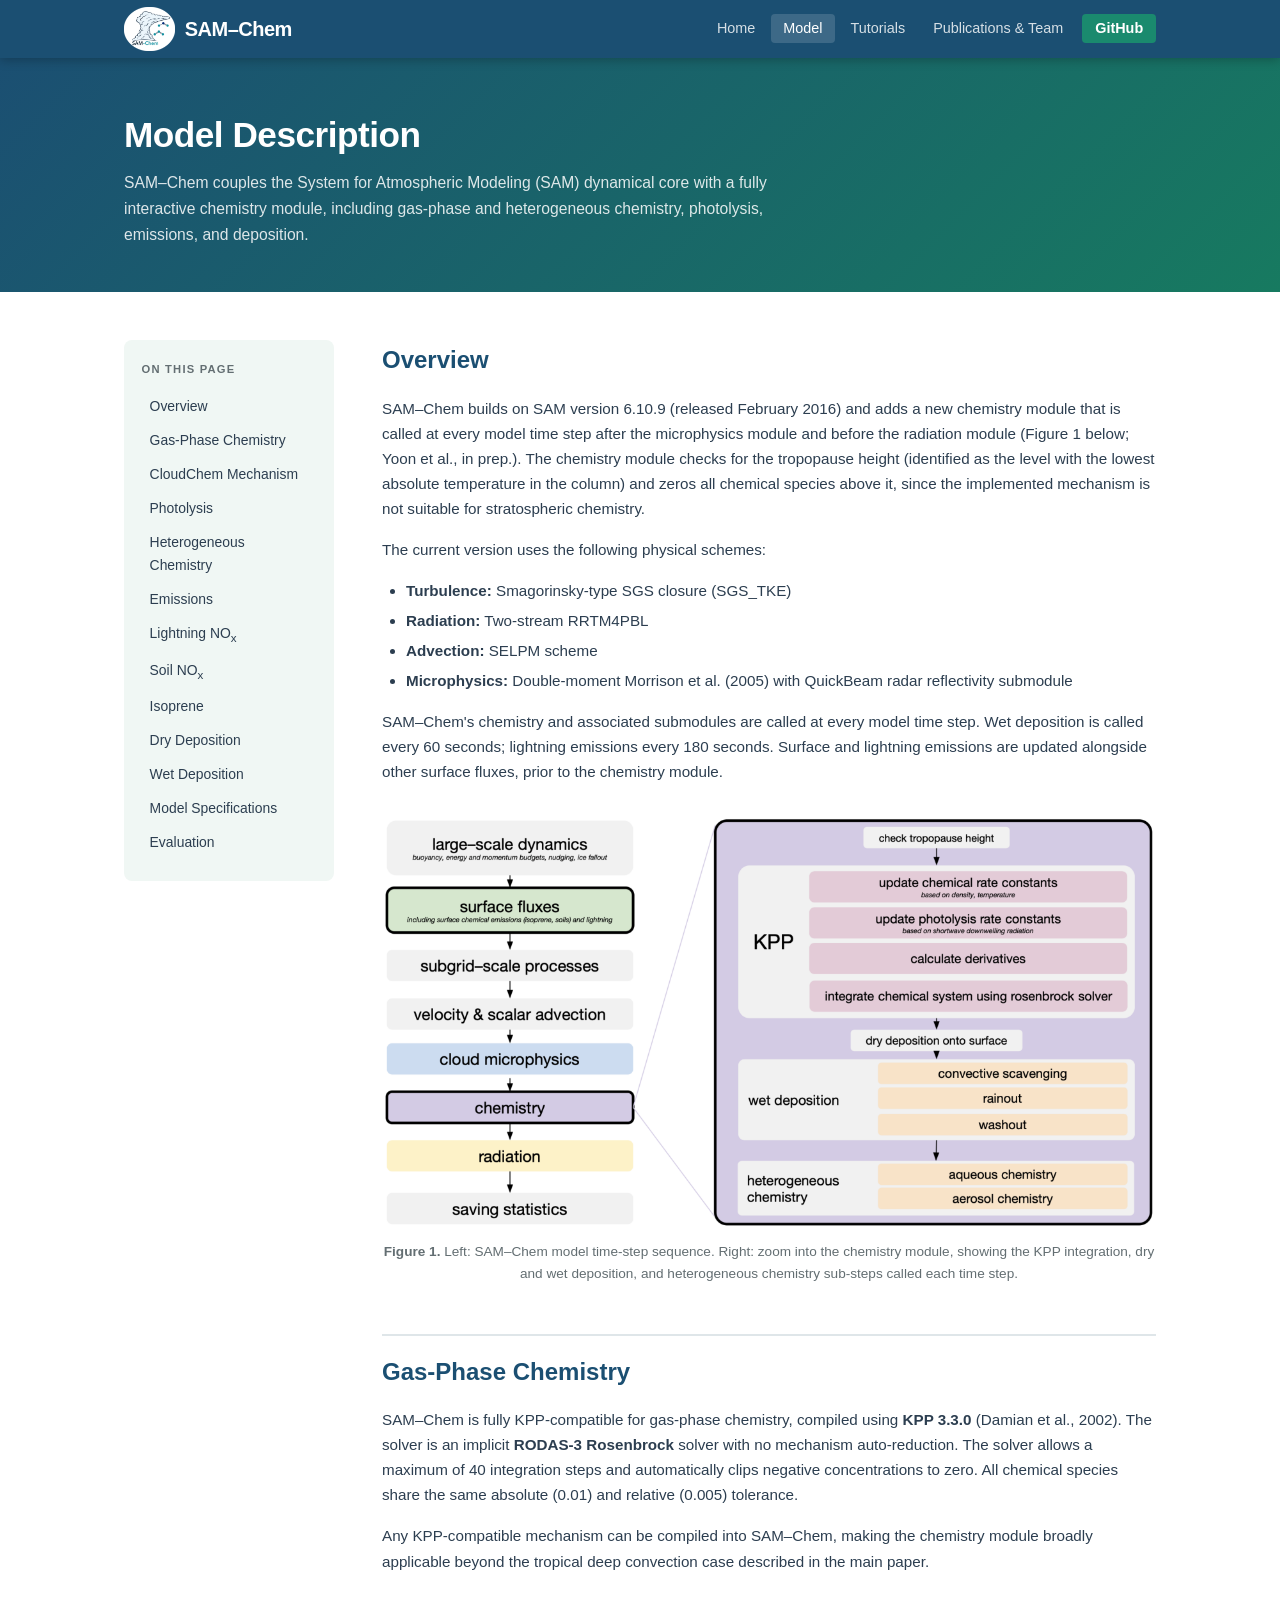
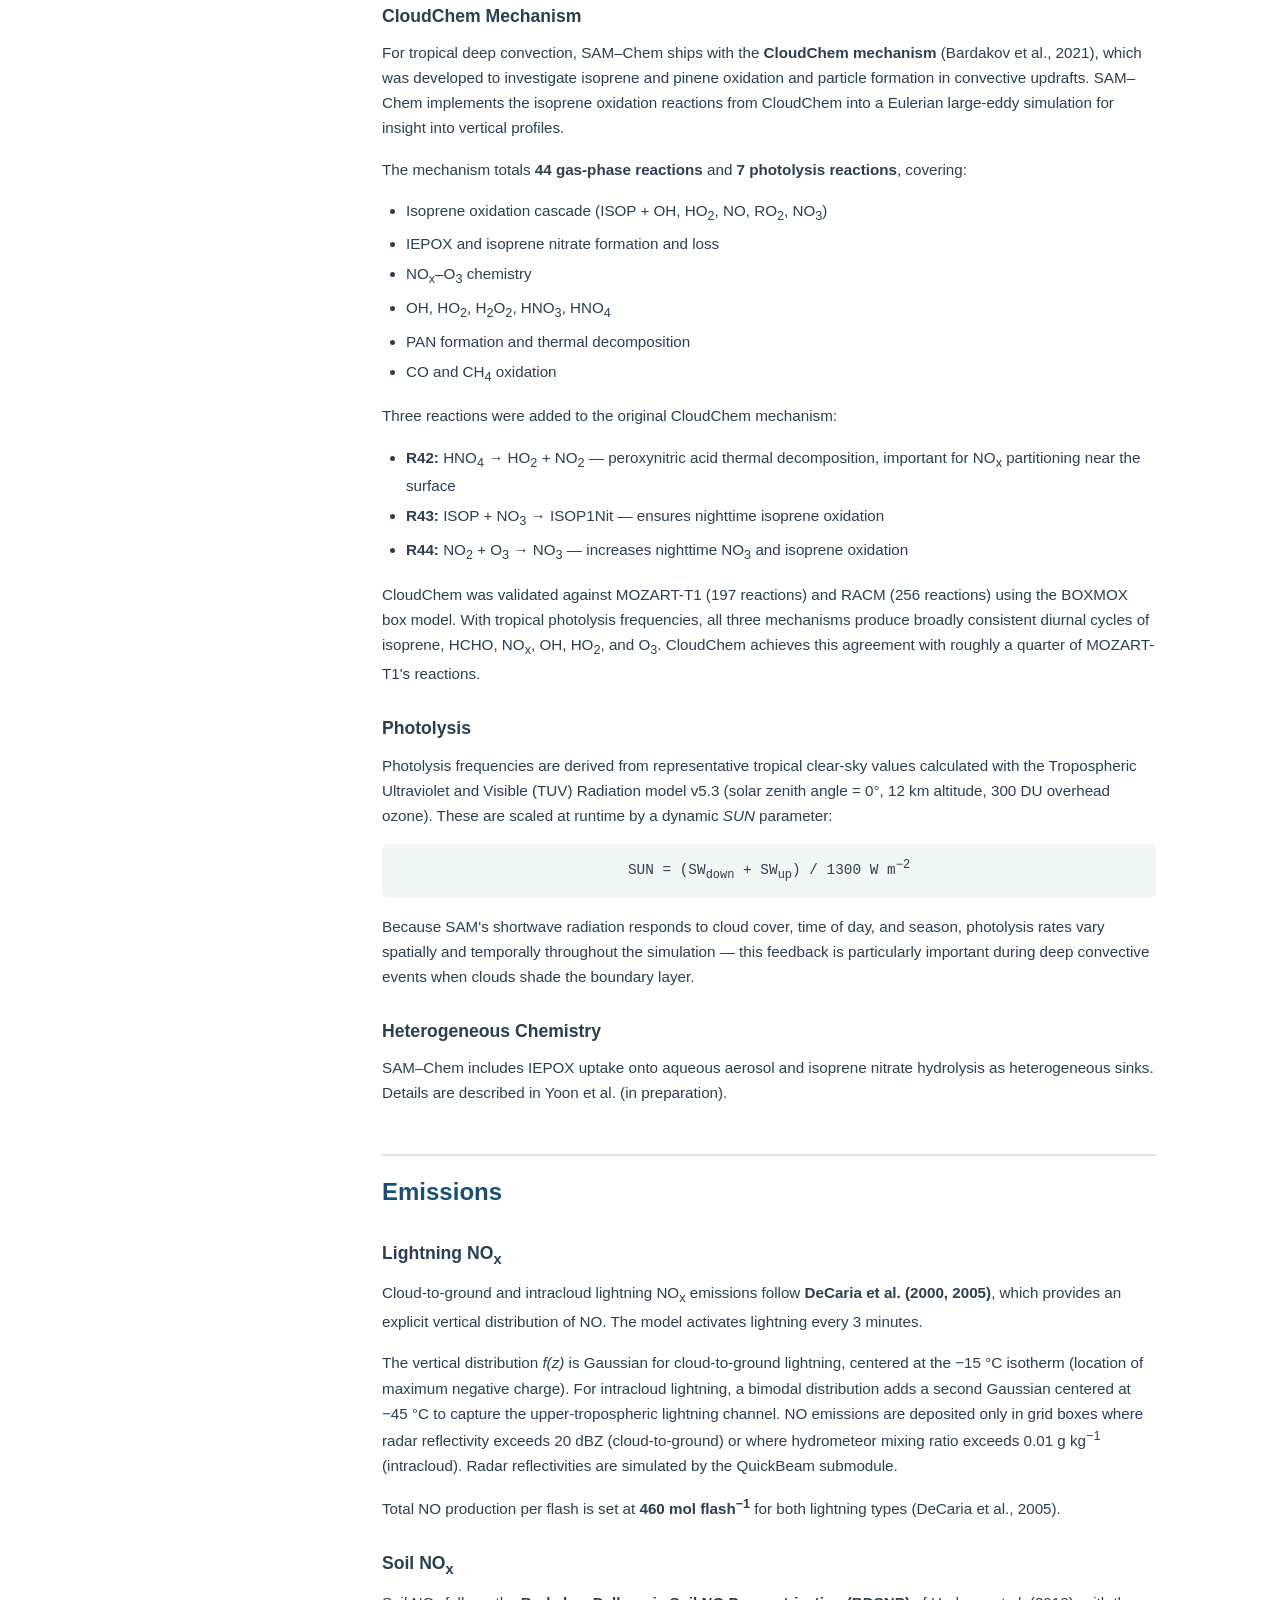
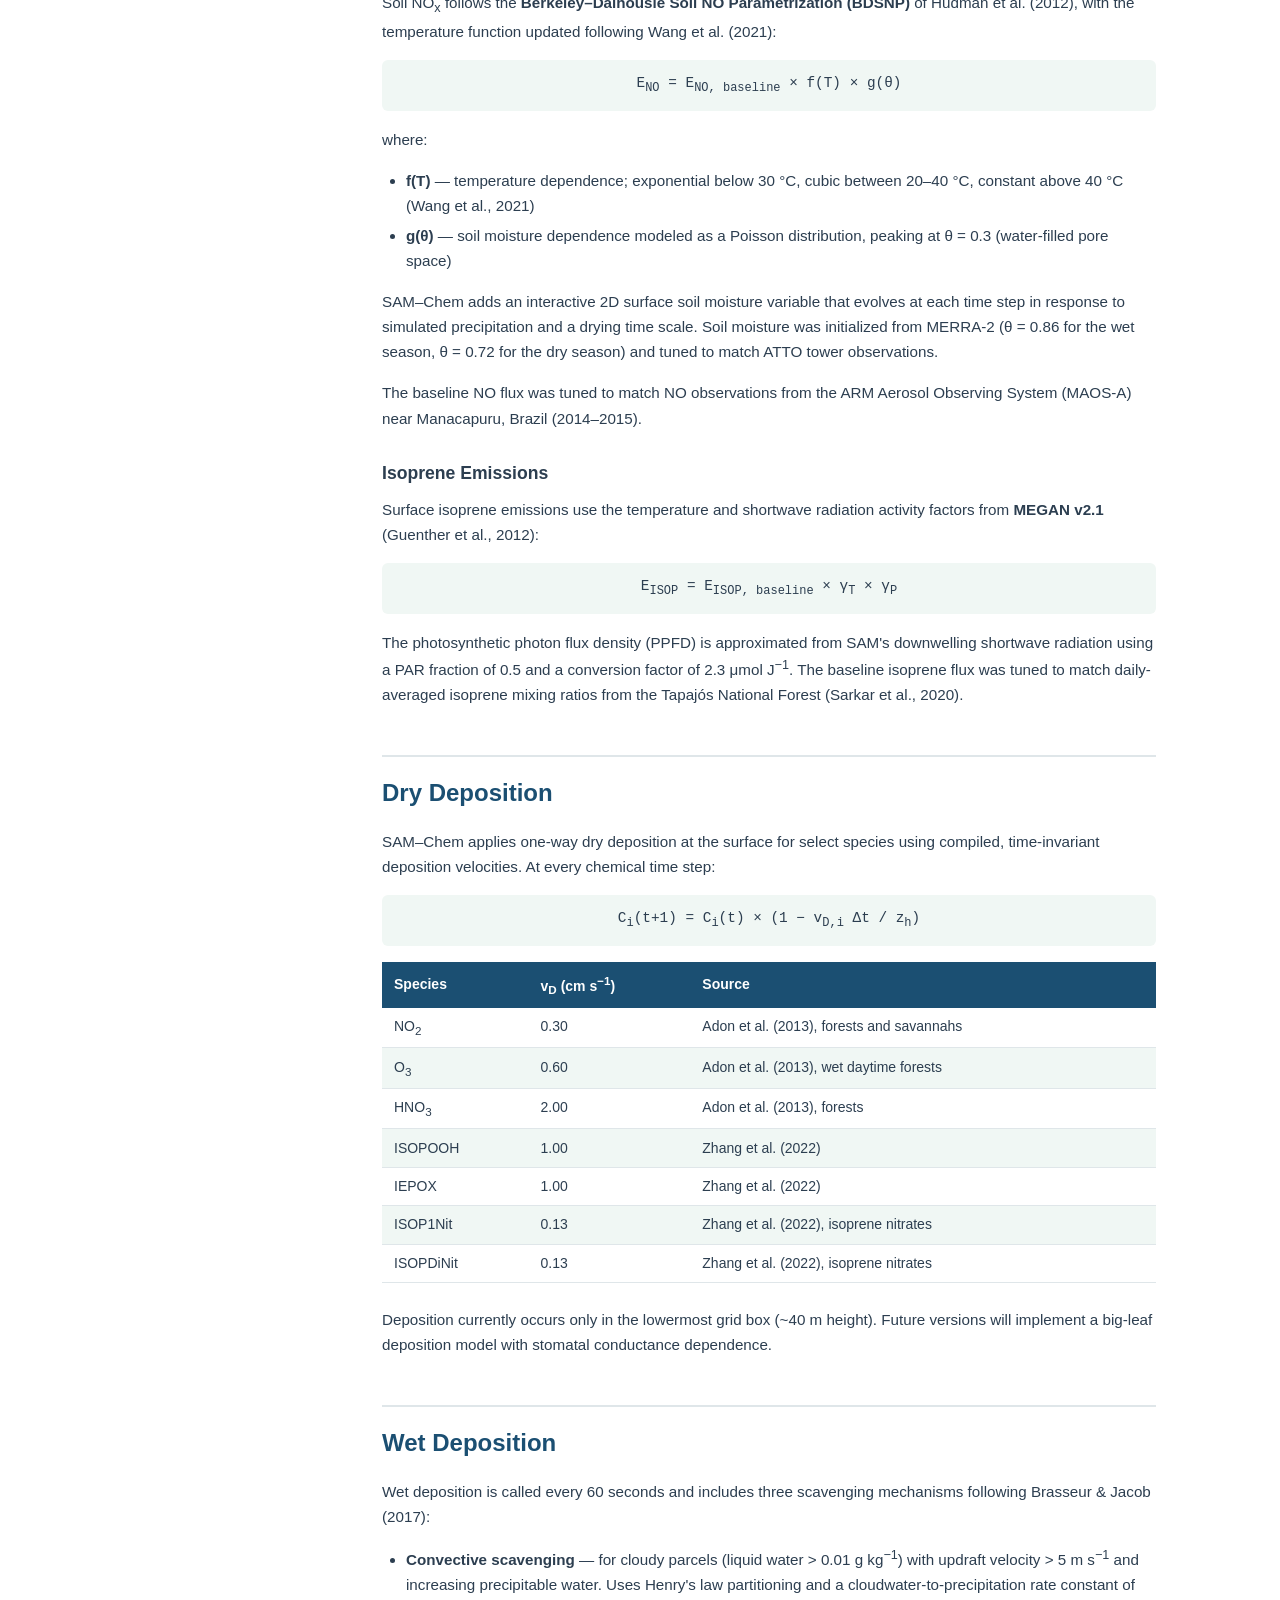
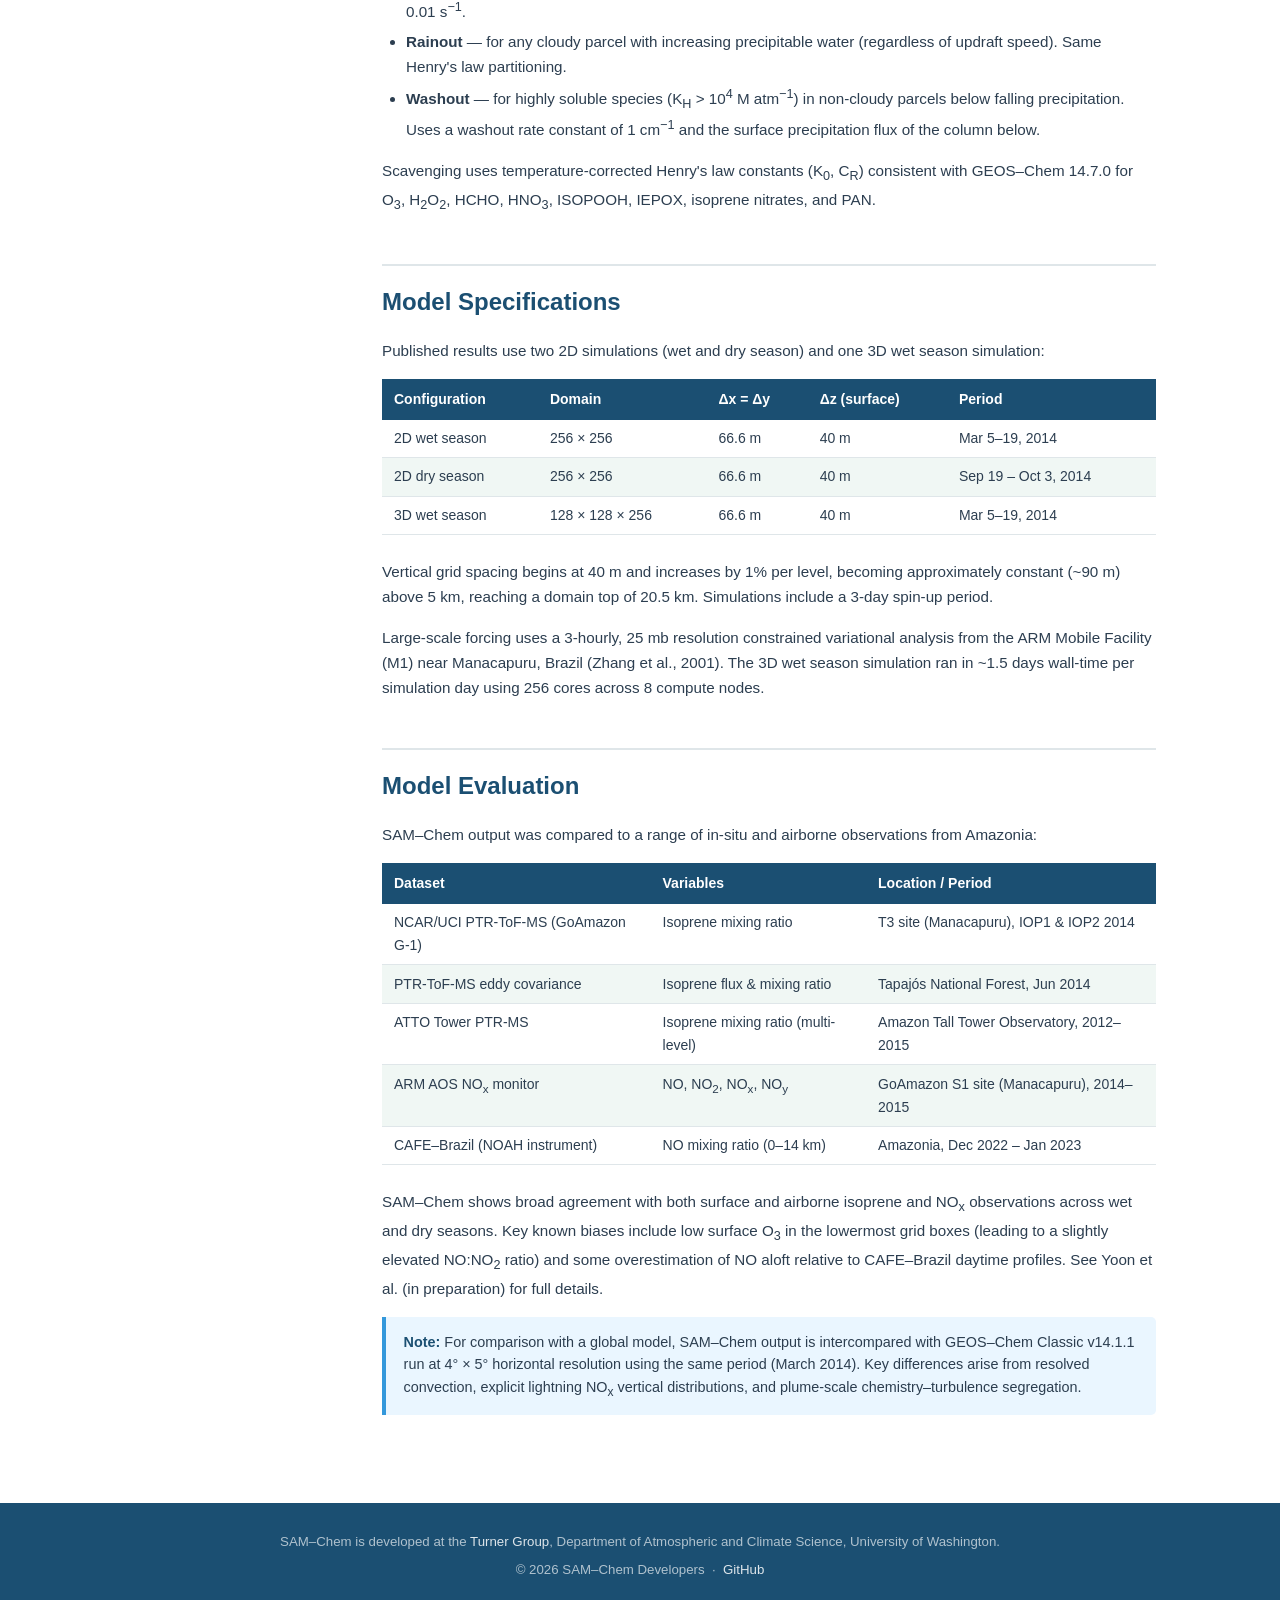
==== model.html @ 57202a57 "Updating website, A. Turner" ====
<!DOCTYPE html>
<html lang="en">
<head>
  <meta charset="UTF-8">
  <meta name="viewport" content="width=device-width, initial-scale=1.0">
  <meta name="description" content="Technical description of the SAM-Chem large-eddy simulation: chemistry, emissions, deposition, and model evaluation.">
  <title>Model Description — SAM–Chem</title>
  <link rel="icon" href="images/logo.ico">
  <link rel="stylesheet" href="css/style.css">
</head>
<body>

<!-- ============================================================
     NAVIGATION
     ============================================================ -->
<nav class="navbar">
  <div class="container nav-inner">
    <a class="brand" href="index.html" style="display:flex; align-items:center; gap:0.6rem;"><img src="images/Logo.png" alt="" style="height:44px; width:auto; display:block;"><span>SAM–Chem</span></a>
    <ul class="nav-links">
      <li><a href="index.html">Home</a></li>
      <li><a href="model.html" class="active">Model</a></li>
      <li><a href="tutorials.html">Tutorials</a></li>
      <li><a href="publications.html">Publications &amp; Team</a></li>
      <li><a href="https://github.com/sam-chem" class="btn-github" target="_blank" rel="noopener">GitHub</a></li>
    </ul>
  </div>
</nav>

<!-- ============================================================
     PAGE HEADER
     ============================================================ -->
<header class="page-header">
  <div class="container">
    <h1>Model Description</h1>
    <p>
      SAM–Chem couples the System for Atmospheric Modeling (SAM) dynamical
      core with a fully interactive chemistry module, including gas-phase and
      heterogeneous chemistry, photolysis, emissions, and deposition.
    </p>
  </div>
</header>

<!-- ============================================================
     CONTENT
     ============================================================ -->
<div class="content-body">
  <div class="container">
    <div class="content-layout">

      <!-- Sidebar TOC -->
      <aside class="content-sidebar">
        <h4>On this page</h4>
        <ul>
          <li><a href="#overview">Overview</a></li>
          <li><a href="#chemistry">Gas-Phase Chemistry</a></li>
          <li><a href="#cloudchem">CloudChem Mechanism</a></li>
          <li><a href="#photolysis">Photolysis</a></li>
          <li><a href="#heterogeneous">Heterogeneous Chemistry</a></li>
          <li><a href="#emissions">Emissions</a></li>
          <li><a href="#lightning">Lightning NO<sub>x</sub></a></li>
          <li><a href="#soil">Soil NO<sub>x</sub></a></li>
          <li><a href="#isoprene">Isoprene</a></li>
          <li><a href="#dry-dep">Dry Deposition</a></li>
          <li><a href="#wet-dep">Wet Deposition</a></li>
          <li><a href="#specs">Model Specifications</a></li>
          <li><a href="#evaluation">Evaluation</a></li>
        </ul>
      </aside>

      <!-- Main content -->
      <main class="content-main">

        <!-- ---- OVERVIEW ---- -->
        <h2 id="overview">Overview</h2>

        <p>
          SAM–Chem builds on SAM version 6.10.9 (released February 2016) and adds a
          new chemistry module that is called at every model time step after the
          microphysics module and before the radiation module (Figure 1 below; Yoon et al.,
          in prep.). The chemistry module checks for the tropopause height (identified
          as the level with the lowest absolute temperature in the column) and zeros
          all chemical species above it, since the implemented mechanism is not
          suitable for stratospheric chemistry.
        </p>

        <p>
          The current version uses the following physical schemes:
        </p>
        <ul>
          <li><strong>Turbulence:</strong> Smagorinsky-type SGS closure (SGS_TKE)</li>
          <li><strong>Radiation:</strong> Two-stream RRTM4PBL</li>
          <li><strong>Advection:</strong> SELPM scheme</li>
          <li><strong>Microphysics:</strong> Double-moment Morrison et al. (2005) with QuickBeam radar reflectivity submodule</li>
        </ul>

        <p>
          SAM–Chem's chemistry and associated submodules are called at every model
          time step. Wet deposition is called every 60 seconds; lightning emissions
          every 180 seconds. Surface and lightning emissions are updated alongside
          other surface fluxes, prior to the chemistry module.
        </p>

        <figure style="margin: 2rem 0; text-align: center;">
          <img src="images/flowchart.png"
               alt="SAM–Chem model time-step flowchart showing the sequence of dynamics, surface fluxes, microphysics, chemistry, and radiation, with a zoom into the chemistry module"
               style="max-width: 100%; border-radius: 6px;">
          <figcaption style="margin-top: 0.75rem; font-size: 0.85rem; color: var(--muted);">
            <strong>Figure 1.</strong> Left: SAM–Chem model time-step sequence. Right: zoom into the
            chemistry module, showing the KPP integration, dry and wet deposition, and
            heterogeneous chemistry sub-steps called each time step.
          </figcaption>
        </figure>

        <!-- ---- GAS-PHASE CHEMISTRY ---- -->
        <h2 id="chemistry">Gas-Phase Chemistry</h2>

        <p>
          SAM–Chem is fully KPP-compatible for gas-phase chemistry, compiled using
          <strong>KPP 3.3.0</strong> (Damian et al., 2002). The solver is an implicit
          <strong>RODAS-3 Rosenbrock</strong> solver with no mechanism auto-reduction.
          The solver allows a maximum of 40 integration steps and automatically clips
          negative concentrations to zero. All chemical species share the same absolute
          (0.01) and relative (0.005) tolerance.
        </p>

        <p>
          Any KPP-compatible mechanism can be compiled into SAM–Chem, making the
          chemistry module broadly applicable beyond the tropical deep convection case
          described in the main paper.
        </p>

        <h3 id="cloudchem">CloudChem Mechanism</h3>

        <p>
          For tropical deep convection, SAM–Chem ships with the
          <strong>CloudChem mechanism</strong> (Bardakov et al., 2021), which was
          developed to investigate isoprene and pinene oxidation and particle formation
          in convective updrafts. SAM–Chem implements the isoprene oxidation reactions
          from CloudChem into a Eulerian large-eddy simulation for insight into
          vertical profiles.
        </p>

        <p>The mechanism totals <strong>44 gas-phase reactions</strong> and <strong>7 photolysis reactions</strong>, covering:</p>
        <ul>
          <li>Isoprene oxidation cascade (ISOP + OH, HO<sub>2</sub>, NO, RO<sub>2</sub>, NO<sub>3</sub>)</li>
          <li>IEPOX and isoprene nitrate formation and loss</li>
          <li>NO<sub>x</sub>–O<sub>3</sub> chemistry</li>
          <li>OH, HO<sub>2</sub>, H<sub>2</sub>O<sub>2</sub>, HNO<sub>3</sub>, HNO<sub>4</sub></li>
          <li>PAN formation and thermal decomposition</li>
          <li>CO and CH<sub>4</sub> oxidation</li>
        </ul>

        <p>
          Three reactions were added to the original CloudChem mechanism:
        </p>
        <ul>
          <li><strong>R42:</strong> HNO<sub>4</sub> → HO<sub>2</sub> + NO<sub>2</sub> — peroxynitric acid thermal decomposition, important for NO<sub>x</sub> partitioning near the surface</li>
          <li><strong>R43:</strong> ISOP + NO<sub>3</sub> → ISOP1Nit — ensures nighttime isoprene oxidation</li>
          <li><strong>R44:</strong> NO<sub>2</sub> + O<sub>3</sub> → NO<sub>3</sub> — increases nighttime NO<sub>3</sub> and isoprene oxidation</li>
        </ul>

        <p>
          CloudChem was validated against MOZART-T1 (197 reactions) and RACM
          (256 reactions) using the BOXMOX box model. With tropical photolysis
          frequencies, all three mechanisms produce broadly consistent diurnal
          cycles of isoprene, HCHO, NO<sub>x</sub>, OH, HO<sub>2</sub>, and O<sub>3</sub>.
          CloudChem achieves this agreement with roughly a quarter of MOZART-T1's reactions.
        </p>

        <h3 id="photolysis">Photolysis</h3>

        <p>
          Photolysis frequencies are derived from representative tropical clear-sky
          values calculated with the Tropospheric Ultraviolet and Visible (TUV)
          Radiation model v5.3 (solar zenith angle = 0°, 12 km altitude, 300 DU
          overhead ozone). These are scaled at runtime by a dynamic <em>SUN</em>
          parameter:
        </p>

        <p style="text-align:center; font-family: var(--mono); background:var(--light-bg); padding:0.75rem; border-radius:6px; font-size:0.9rem;">
          SUN = (SW<sub>down</sub> + SW<sub>up</sub>) / 1300 W m<sup>−2</sup>
        </p>

        <p>
          Because SAM's shortwave radiation responds to cloud cover, time of day, and
          season, photolysis rates vary spatially and temporally throughout the
          simulation — this feedback is particularly important during deep convective
          events when clouds shade the boundary layer.
        </p>

        <h3 id="heterogeneous">Heterogeneous Chemistry</h3>

        <p>
          SAM–Chem includes IEPOX uptake onto aqueous aerosol and isoprene nitrate
          hydrolysis as heterogeneous sinks. Details are described in Yoon et al.
          (in preparation).
        </p>

        <!-- ---- EMISSIONS ---- -->
        <h2 id="emissions">Emissions</h2>

        <h3 id="lightning">Lightning NO<sub>x</sub></h3>

        <p>
          Cloud-to-ground and intracloud lightning NO<sub>x</sub> emissions follow
          <strong>DeCaria et al. (2000, 2005)</strong>, which provides an explicit
          vertical distribution of NO. The model activates lightning every 3 minutes.
        </p>

        <p>
          The vertical distribution <em>f(z)</em> is Gaussian for cloud-to-ground
          lightning, centered at the −15 °C isotherm (location of maximum negative
          charge). For intracloud lightning, a bimodal distribution adds a second
          Gaussian centered at −45 °C to capture the upper-tropospheric lightning
          channel. NO emissions are deposited only in grid boxes where radar
          reflectivity exceeds 20 dBZ (cloud-to-ground) or where hydrometeor
          mixing ratio exceeds 0.01 g kg<sup>−1</sup> (intracloud). Radar
          reflectivities are simulated by the QuickBeam submodule.
        </p>

        <p>
          Total NO production per flash is set at <strong>460 mol flash<sup>−1</sup></strong>
          for both lightning types (DeCaria et al., 2005).
        </p>

        <h3 id="soil">Soil NO<sub>x</sub></h3>

        <p>
          Soil NO<sub>x</sub> follows the <strong>Berkeley–Dalhousie Soil NO
          Parametrization (BDSNP)</strong> of Hudman et al. (2012), with the
          temperature function updated following Wang et al. (2021):
        </p>

        <p style="text-align:center; font-family: var(--mono); background:var(--light-bg); padding:0.75rem; border-radius:6px; font-size:0.9rem;">
          E<sub>NO</sub> = E<sub>NO, baseline</sub> × f(T) × g(θ)
        </p>

        <p>where:</p>
        <ul>
          <li><strong>f(T)</strong> — temperature dependence; exponential below 30 °C, cubic between 20–40 °C, constant above 40 °C (Wang et al., 2021)</li>
          <li><strong>g(θ)</strong> — soil moisture dependence modeled as a Poisson distribution, peaking at θ = 0.3 (water-filled pore space)</li>
        </ul>

        <p>
          SAM–Chem adds an interactive 2D surface soil moisture variable that
          evolves at each time step in response to simulated precipitation and
          a drying time scale. Soil moisture was initialized from MERRA-2
          (θ = 0.86 for the wet season, θ = 0.72 for the dry season) and
          tuned to match ATTO tower observations.
        </p>

        <p>
          The baseline NO flux was tuned to match NO observations from the
          ARM Aerosol Observing System (MAOS-A) near Manacapuru, Brazil
          (2014–2015).
        </p>

        <h3 id="isoprene">Isoprene Emissions</h3>

        <p>
          Surface isoprene emissions use the temperature and shortwave radiation
          activity factors from <strong>MEGAN v2.1</strong> (Guenther et al., 2012):
        </p>

        <p style="text-align:center; font-family: var(--mono); background:var(--light-bg); padding:0.75rem; border-radius:6px; font-size:0.9rem;">
          E<sub>ISOP</sub> = E<sub>ISOP, baseline</sub> × γ<sub>T</sub> × γ<sub>P</sub>
        </p>

        <p>
          The photosynthetic photon flux density (PPFD) is approximated from
          SAM's downwelling shortwave radiation using a PAR fraction of 0.5
          and a conversion factor of 2.3 μmol J<sup>−1</sup>. The baseline
          isoprene flux was tuned to match daily-averaged isoprene mixing ratios
          from the Tapajós National Forest (Sarkar et al., 2020).
        </p>

        <!-- ---- DRY DEPOSITION ---- -->
        <h2 id="dry-dep">Dry Deposition</h2>

        <p>
          SAM–Chem applies one-way dry deposition at the surface for select
          species using compiled, time-invariant deposition velocities. At
          every chemical time step:
        </p>

        <p style="text-align:center; font-family: var(--mono); background:var(--light-bg); padding:0.75rem; border-radius:6px; font-size:0.9rem;">
          C<sub>i</sub>(t+1) = C<sub>i</sub>(t) × (1 − v<sub>D,i</sub> Δt / z<sub>h</sub>)
        </p>

        <table>
          <thead>
            <tr>
              <th>Species</th>
              <th>v<sub>D</sub> (cm s<sup>−1</sup>)</th>
              <th>Source</th>
            </tr>
          </thead>
          <tbody>
            <tr><td>NO<sub>2</sub></td><td>0.30</td><td>Adon et al. (2013), forests and savannahs</td></tr>
            <tr><td>O<sub>3</sub></td><td>0.60</td><td>Adon et al. (2013), wet daytime forests</td></tr>
            <tr><td>HNO<sub>3</sub></td><td>2.00</td><td>Adon et al. (2013), forests</td></tr>
            <tr><td>ISOPOOH</td><td>1.00</td><td>Zhang et al. (2022)</td></tr>
            <tr><td>IEPOX</td><td>1.00</td><td>Zhang et al. (2022)</td></tr>
            <tr><td>ISOP1Nit</td><td>0.13</td><td>Zhang et al. (2022), isoprene nitrates</td></tr>
            <tr><td>ISOPDiNit</td><td>0.13</td><td>Zhang et al. (2022), isoprene nitrates</td></tr>
          </tbody>
        </table>

        <p>
          Deposition currently occurs only in the lowermost grid box (~40 m height).
          Future versions will implement a big-leaf deposition model with
          stomatal conductance dependence.
        </p>

        <!-- ---- WET DEPOSITION ---- -->
        <h2 id="wet-dep">Wet Deposition</h2>

        <p>
          Wet deposition is called every 60 seconds and includes three
          scavenging mechanisms following Brasseur &amp; Jacob (2017):
        </p>

        <ul>
          <li>
            <strong>Convective scavenging</strong> — for cloudy parcels
            (liquid water &gt; 0.01 g kg<sup>−1</sup>) with updraft velocity
            &gt; 5 m s<sup>−1</sup> and increasing precipitable water. Uses
            Henry's law partitioning and a cloudwater-to-precipitation rate
            constant of 0.01 s<sup>−1</sup>.
          </li>
          <li>
            <strong>Rainout</strong> — for any cloudy parcel with increasing
            precipitable water (regardless of updraft speed). Same Henry's
            law partitioning.
          </li>
          <li>
            <strong>Washout</strong> — for highly soluble species
            (K<sub>H</sub> &gt; 10<sup>4</sup> M atm<sup>−1</sup>) in
            non-cloudy parcels below falling precipitation. Uses a washout
            rate constant of 1 cm<sup>−1</sup> and the surface precipitation
            flux of the column below.
          </li>
        </ul>

        <p>
          Scavenging uses temperature-corrected Henry's law constants (K<sub>0</sub>,
          C<sub>R</sub>) consistent with GEOS–Chem 14.7.0 for O<sub>3</sub>,
          H<sub>2</sub>O<sub>2</sub>, HCHO, HNO<sub>3</sub>, ISOPOOH, IEPOX,
          isoprene nitrates, and PAN.
        </p>

        <!-- ---- MODEL SPECIFICATIONS ---- -->
        <h2 id="specs">Model Specifications</h2>

        <p>
          Published results use two 2D simulations (wet and dry season) and one
          3D wet season simulation:
        </p>

        <table>
          <thead>
            <tr>
              <th>Configuration</th>
              <th>Domain</th>
              <th>Δx = Δy</th>
              <th>Δz (surface)</th>
              <th>Period</th>
            </tr>
          </thead>
          <tbody>
            <tr>
              <td>2D wet season</td>
              <td>256 × 256</td>
              <td>66.6 m</td>
              <td>40 m</td>
              <td>Mar 5–19, 2014</td>
            </tr>
            <tr>
              <td>2D dry season</td>
              <td>256 × 256</td>
              <td>66.6 m</td>
              <td>40 m</td>
              <td>Sep 19 – Oct 3, 2014</td>
            </tr>
            <tr>
              <td>3D wet season</td>
              <td>128 × 128 × 256</td>
              <td>66.6 m</td>
              <td>40 m</td>
              <td>Mar 5–19, 2014</td>
            </tr>
          </tbody>
        </table>

        <p>
          Vertical grid spacing begins at 40 m and increases by 1% per level,
          becoming approximately constant (~90 m) above 5 km, reaching a domain
          top of 20.5 km. Simulations include a 3-day spin-up period.
        </p>

        <p>
          Large-scale forcing uses a 3-hourly, 25 mb resolution constrained
          variational analysis from the ARM Mobile Facility (M1) near
          Manacapuru, Brazil (Zhang et al., 2001). The 3D wet season simulation
          ran in ~1.5 days wall-time per simulation day using 256 cores across
          8 compute nodes.
        </p>

        <!-- ---- MODEL EVALUATION ---- -->
        <h2 id="evaluation">Model Evaluation</h2>

        <p>
          SAM–Chem output was compared to a range of in-situ and airborne
          observations from Amazonia:
        </p>

        <table>
          <thead>
            <tr>
              <th>Dataset</th>
              <th>Variables</th>
              <th>Location / Period</th>
            </tr>
          </thead>
          <tbody>
            <tr>
              <td>NCAR/UCI PTR-ToF-MS (GoAmazon G-1)</td>
              <td>Isoprene mixing ratio</td>
              <td>T3 site (Manacapuru), IOP1 &amp; IOP2 2014</td>
            </tr>
            <tr>
              <td>PTR-ToF-MS eddy covariance</td>
              <td>Isoprene flux &amp; mixing ratio</td>
              <td>Tapajós National Forest, Jun 2014</td>
            </tr>
            <tr>
              <td>ATTO Tower PTR-MS</td>
              <td>Isoprene mixing ratio (multi-level)</td>
              <td>Amazon Tall Tower Observatory, 2012–2015</td>
            </tr>
            <tr>
              <td>ARM AOS NO<sub>x</sub> monitor</td>
              <td>NO, NO<sub>2</sub>, NO<sub>x</sub>, NO<sub>y</sub></td>
              <td>GoAmazon S1 site (Manacapuru), 2014–2015</td>
            </tr>
            <tr>
              <td>CAFE–Brazil (NOAH instrument)</td>
              <td>NO mixing ratio (0–14 km)</td>
              <td>Amazonia, Dec 2022 – Jan 2023</td>
            </tr>
          </tbody>
        </table>

        <p>
          SAM–Chem shows broad agreement with both surface and airborne isoprene
          and NO<sub>x</sub> observations across wet and dry seasons. Key known
          biases include low surface O<sub>3</sub> in the lowermost grid boxes
          (leading to a slightly elevated NO:NO<sub>2</sub> ratio) and some
          overestimation of NO aloft relative to CAFE–Brazil daytime profiles.
          See Yoon et al. (in preparation) for full details.
        </p>

        <div class="note">
          <strong>Note:</strong> For comparison with a global model, SAM–Chem
          output is intercompared with GEOS–Chem Classic v14.1.1 run at
          4° × 5° horizontal resolution using the same period (March 2014).
          Key differences arise from resolved convection, explicit lightning
          NO<sub>x</sub> vertical distributions, and plume-scale
          chemistry–turbulence segregation.
        </div>

      </main>
    </div><!-- .content-layout -->
  </div><!-- .container -->
</div><!-- .content-body -->

<!-- ============================================================
     FOOTER
     ============================================================ -->
<footer>
  <div class="container">
    <p>
      SAM–Chem is developed at the
      <a href="https://alexjturner.github.io/" target="_blank" rel="noopener">Turner Group</a>,
      Department of Atmospheric and Climate Science, University of Washington.
    </p>
    <p style="margin-top:0.4rem;">
      &copy; 2026 SAM–Chem Developers &nbsp;·&nbsp;
      <a href="https://github.com/sam-chem" target="_blank" rel="noopener">GitHub</a>
    </p>
  </div>
</footer>

</body>
</html>
---- css/style.css ----
/* ============================================================
   SAM-Chem website — shared stylesheet
   Edit the :root variables to change the color scheme.
   ============================================================ */

:root {
  --primary:   #1B4F72;   /* deep atmospheric blue (navbar, headings) */
  --accent:    #1A8A6E;   /* tropical teal (links, borders, buttons)  */
  --orange:    #D35400;   /* convection / lightning orange             */
  --light-bg:  #F0F7F4;   /* mint-tinted card background               */
  --text:      #2C3E50;   /* main body text                            */
  --muted:     #636e72;   /* secondary / caption text                  */
  --border:    #dfe6e9;   /* table and section borders                 */
  --white:     #ffffff;

  --font: -apple-system, BlinkMacSystemFont, 'Segoe UI', Roboto, Oxygen, Ubuntu, sans-serif;
  --mono: 'SFMono-Regular', Consolas, 'Liberation Mono', Menlo, monospace;
}

/* ---- RESET ---- */
*, *::before, *::after { box-sizing: border-box; margin: 0; padding: 0; }

body {
  font-family: var(--font);
  color: var(--text);
  line-height: 1.65;
  background: var(--white);
  font-size: 16px;
}

a { color: var(--accent); text-decoration: none; }
a:hover { text-decoration: underline; }

img { max-width: 100%; display: block; }

.container {
  max-width: 1080px;
  margin: 0 auto;
  padding: 0 1.5rem;
}

/* ============================================================
   NAVBAR
   ============================================================ */
.navbar {
  background: var(--primary);
  position: sticky;
  top: 0;
  z-index: 200;
  box-shadow: 0 2px 10px rgba(0, 0, 0, 0.25);
}

.nav-inner {
  display: flex;
  align-items: center;
  justify-content: space-between;
  height: 58px;
}

.brand {
  color: #ffffff;
  font-size: 1.25rem;
  font-weight: 800;
  letter-spacing: -0.5px;
  text-decoration: none;
  white-space: nowrap;
}
.brand:hover { text-decoration: none; opacity: 0.9; }

.nav-links {
  display: flex;
  list-style: none;
  align-items: center;
  gap: 0.15rem;
}
.nav-links a {
  color: rgba(255, 255, 255, 0.82);
  padding: 0.4rem 0.8rem;
  border-radius: 4px;
  font-size: 0.9rem;
  transition: background 0.15s, color 0.15s;
  text-decoration: none;
  white-space: nowrap;
}
.nav-links a:hover,
.nav-links a.active { background: rgba(255,255,255,0.15); color: #fff; }

.btn-github {
  background: var(--accent) !important;
  color: #fff !important;
  font-weight: 600;
  margin-left: 0.25rem;
}
.btn-github:hover { background: #148a60 !important; }

/* ============================================================
   HERO (index.html)
   ============================================================ */
.hero {
  background: linear-gradient(155deg, #0c3349 0%, var(--primary) 40%, #177a60 75%, #20a060 100%);
  color: #fff;
  padding: 5.5rem 0 5rem;
  text-align: center;
  position: relative;
  overflow: hidden;
}

/* white wave at the bottom */
.hero::after {
  content: '';
  position: absolute;
  bottom: -1px; left: 0; right: 0;
  height: 60px;
  background: var(--white);
  clip-path: ellipse(60% 100% at 50% 100%);
}

.hero h1 {
  font-size: 3.4rem;
  font-weight: 900;
  letter-spacing: -1.5px;
  margin-bottom: 0.5rem;
  line-height: 1.1;
}

.hero .subtitle {
  font-size: 1.2rem;
  font-style: italic;
  opacity: 0.88;
  margin-bottom: 1.25rem;
}

.hero .tagline {
  font-size: 1.05rem;
  max-width: 640px;
  margin: 0 auto 2.5rem;
  opacity: 0.84;
  line-height: 1.75;
}

.hero-btns {
  display: flex;
  gap: 1rem;
  justify-content: center;
  flex-wrap: wrap;
  position: relative;
  z-index: 1;
}

/* Generic button */
.btn {
  display: inline-block;
  padding: 0.65rem 1.6rem;
  border-radius: 5px;
  font-weight: 600;
  font-size: 0.95rem;
  transition: opacity 0.15s, transform 0.1s;
  text-decoration: none;
  cursor: pointer;
}
.btn:hover { text-decoration: none; opacity: 0.9; transform: translateY(-1px); }

.btn-primary-white {
  background: var(--white);
  color: var(--primary);
}
.btn-outline-white {
  border: 2px solid rgba(255, 255, 255, 0.65);
  color: var(--white);
}

/* ============================================================
   FEATURE CARDS
   ============================================================ */
.features {
  padding: 4.5rem 0 3.5rem;
}

.section-title {
  font-size: 1.75rem;
  font-weight: 800;
  color: var(--primary);
  text-align: center;
  margin-bottom: 0.4rem;
}
.section-sub {
  text-align: center;
  color: var(--muted);
  margin-bottom: 2.5rem;
  font-size: 0.98rem;
}

.cards-grid {
  display: grid;
  grid-template-columns: repeat(auto-fit, minmax(285px, 1fr));
  gap: 1.5rem;
}

.card {
  background: var(--light-bg);
  border-radius: 8px;
  padding: 1.75rem 1.5rem;
  border-left: 4px solid var(--accent);
}
.card.card-orange { border-left-color: var(--orange); }
.card.card-blue   { border-left-color: var(--primary); }


.card h3 {
  font-size: 1rem;
  font-weight: 700;
  color: var(--primary);
  margin-bottom: 0.6rem;
}
.card p {
  font-size: 0.9rem;
  color: var(--muted);
  line-height: 1.6;
}

/* ============================================================
   SPECS BAR (quick stats)
   ============================================================ */
.specs-bar {
  background: var(--primary);
  padding: 2.5rem 0;
}

.specs-grid {
  display: grid;
  grid-template-columns: repeat(auto-fit, minmax(180px, 1fr));
  gap: 1rem;
}

.spec-item {
  text-align: center;
  color: #fff;
}
.spec-item .num {
  font-size: 2.2rem;
  font-weight: 900;
  color: #7ed6b8;
  line-height: 1;
}
.spec-item .label {
  font-size: 0.82rem;
  opacity: 0.75;
  margin-top: 0.3rem;
}

/* ============================================================
   KEY FINDING / QUOTE
   ============================================================ */
.finding-section {
  padding: 4rem 0;
  background: var(--light-bg);
}

.finding-box {
  max-width: 800px;
  margin: 0 auto;
  background: var(--white);
  border-radius: 10px;
  padding: 2.25rem 2.5rem;
  box-shadow: 0 4px 24px rgba(27,79,114,0.10);
  border-top: 5px solid var(--accent);
  text-align: center;
}

.finding-box p {
  font-size: 1.05rem;
  line-height: 1.75;
  color: var(--text);
}
.finding-box cite {
  display: block;
  margin-top: 1rem;
  font-size: 0.85rem;
  color: var(--muted);
  font-style: normal;
}

/* ============================================================
   PAGE HEADER (non-home pages)
   ============================================================ */
.page-header {
  background: linear-gradient(135deg, var(--primary) 0%, #177a60 100%);
  color: #fff;
  padding: 3rem 0 2.75rem;
}
.page-header h1 {
  font-size: 2.2rem;
  font-weight: 800;
  margin-bottom: 0.4rem;
  letter-spacing: -0.5px;
}
.page-header p {
  font-size: 0.98rem;
  opacity: 0.85;
  max-width: 650px;
}

/* ============================================================
   CONTENT LAYOUT (with sidebar)
   ============================================================ */
.content-body {
  padding: 3rem 0 4.5rem;
}

.content-layout {
  display: grid;
  grid-template-columns: 210px 1fr;
  gap: 3rem;
  align-items: start;
}

/* Left sidebar TOC */
.content-sidebar {
  position: sticky;
  top: 76px;
  background: var(--light-bg);
  border-radius: 8px;
  padding: 1.25rem 1.1rem;
}

.content-sidebar h4 {
  font-size: 0.7rem;
  text-transform: uppercase;
  letter-spacing: 1.2px;
  color: var(--muted);
  margin-bottom: 0.75rem;
}

.content-sidebar ul { list-style: none; }
.content-sidebar li { margin-bottom: 0.2rem; }
.content-sidebar a {
  display: block;
  font-size: 0.87rem;
  color: var(--text);
  padding: 0.25rem 0.5rem;
  border-radius: 4px;
  transition: background 0.12s;
}
.content-sidebar a:hover {
  background: rgba(26,138,110,0.12);
  text-decoration: none;
  color: var(--accent);
}

/* Main content area */
.content-main h2 {
  font-size: 1.5rem;
  font-weight: 800;
  color: var(--primary);
  margin: 3rem 0 1rem;
  padding-top: 1rem;
  border-top: 2px solid var(--border);
  scroll-margin-top: 80px;
}
.content-main h2:first-child {
  margin-top: 0;
  border-top: none;
  padding-top: 0;
}
.content-main h3 {
  font-size: 1.1rem;
  font-weight: 700;
  color: var(--text);
  margin: 1.75rem 0 0.6rem;
  scroll-margin-top: 80px;
}
.content-main p  { margin-bottom: 1rem; font-size: 0.95rem; }
.content-main ul,
.content-main ol { margin: 0.5rem 0 1rem 1.5rem; font-size: 0.95rem; }
.content-main li { margin-bottom: 0.3rem; }

/* Tables */
.content-main table {
  width: 100%;
  border-collapse: collapse;
  margin: 1rem 0 1.5rem;
  font-size: 0.875rem;
}
.content-main th {
  background: var(--primary);
  color: #fff;
  padding: 0.55rem 0.75rem;
  text-align: left;
  font-weight: 600;
}
.content-main td {
  padding: 0.45rem 0.75rem;
  border-bottom: 1px solid var(--border);
  vertical-align: top;
}
.content-main tr:nth-child(even) td { background: var(--light-bg); }

/* Inline code and code blocks */
.content-main code {
  background: #f1f3f5;
  padding: 0.15rem 0.4rem;
  border-radius: 3px;
  font-family: var(--mono);
  font-size: 0.85em;
  color: var(--primary);
}
.content-main pre {
  background: #1e2a36;
  color: #cdd6df;
  padding: 1.25rem 1.4rem;
  border-radius: 6px;
  overflow-x: auto;
  margin: 1rem 0 1.5rem;
  font-family: var(--mono);
  font-size: 0.85rem;
  line-height: 1.55;
}
.content-main pre code {
  background: none;
  color: inherit;
  padding: 0;
  font-size: inherit;
}

/* Note / warning boxes */
.note {
  padding: 0.85rem 1rem 0.85rem 1.1rem;
  border-left: 4px solid #3498db;
  background: #eaf6ff;
  border-radius: 0 5px 5px 0;
  margin: 1rem 0;
  font-size: 0.9rem;
  line-height: 1.55;
}
.note.warning {
  border-color: var(--orange);
  background: #fff5eb;
}
.note strong { color: var(--primary); }

/* ============================================================
   PUBLICATIONS PAGE
   ============================================================ */
.pub-list { list-style: none; }

.pub-item {
  padding: 1.25rem 1.35rem;
  background: var(--light-bg);
  border-radius: 8px;
  margin-bottom: 1rem;
  border-left: 4px solid var(--accent);
}
.pub-item.preprint { border-left-color: var(--orange); }

.pub-badge {
  display: inline-block;
  font-size: 0.7rem;
  font-weight: 700;
  text-transform: uppercase;
  letter-spacing: 0.5px;
  padding: 0.15rem 0.5rem;
  border-radius: 3px;
  vertical-align: middle;
  margin-left: 0.4rem;
}
.badge-preprint { background: #fde8d0; color: var(--orange); }
.badge-related  { background: #d8f0e8; color: var(--accent); }

.pub-title {
  font-weight: 700;
  font-size: 0.95rem;
  color: var(--primary);
  margin-bottom: 0.3rem;
}
.pub-title a {
  color: var(--primary);
}
.pub-title a:hover {
  color: var(--accent);
}
.pub-authors { font-size: 0.85rem; color: var(--muted); margin-bottom: 0.2rem; }
.pub-journal { font-size: 0.85rem; font-style: italic; color: var(--muted); }
.pub-links { margin-top: 0.5rem; font-size: 0.82rem; }
.pub-links a { margin-right: 0.75rem; }

/* ============================================================
   TEAM CARDS
   ============================================================ */
.team-grid {
  display: grid;
  grid-template-columns: repeat(auto-fill, minmax(170px, 1fr));
  gap: 1.25rem;
  margin-top: 1.5rem;
}

.team-card {
  display: block;
  text-align: center;
  padding: 1.5rem 1rem 1.25rem;
  background: var(--light-bg);
  border-radius: 8px;
  transition: box-shadow 0.15s;
  text-decoration: none;
  color: inherit;
}
.team-card:hover {
  box-shadow: 0 4px 16px rgba(27,79,114,0.12);
  text-decoration: none;
}

.team-avatar {
  width: 60px;
  height: 60px;
  border-radius: 50%;
  background: var(--primary);
  margin: 0 auto 0.75rem;
  display: flex;
  align-items: center;
  justify-content: center;
  font-size: 1.25rem;
  font-weight: 800;
  color: #fff;
  letter-spacing: -1px;
}

.team-photo {
  width: 80px;
  height: 80px;
  border-radius: 50%;
  object-fit: cover;
  object-position: top;
  margin: 0 auto 0.75rem;
  display: block;
  border: 3px solid var(--border);
}

.team-name {
  font-weight: 700;
  font-size: 0.88rem;
  color: var(--primary);
  margin-bottom: 0.2rem;
}
.team-role { font-size: 0.78rem; color: var(--muted); line-height: 1.4; }

/* ============================================================
   FOOTER
   ============================================================ */
footer {
  background: var(--primary);
  color: rgba(255, 255, 255, 0.65);
  padding: 1.75rem 0;
  text-align: center;
  font-size: 0.83rem;
}
footer a { color: rgba(255,255,255,0.85); }
footer a:hover { color: #fff; }

/* ============================================================
   RESPONSIVE
   ============================================================ */
@media (max-width: 800px) {
  .content-layout { grid-template-columns: 1fr; }
  .content-sidebar { display: none; }
}

@media (max-width: 640px) {
  .hero h1 { font-size: 2.3rem; }
  .nav-links li:not(:last-child):not(:nth-last-child(2)) { display: none; }
  .specs-grid { grid-template-columns: repeat(2, 1fr); }
  .team-grid  { grid-template-columns: repeat(2, 1fr); }
}
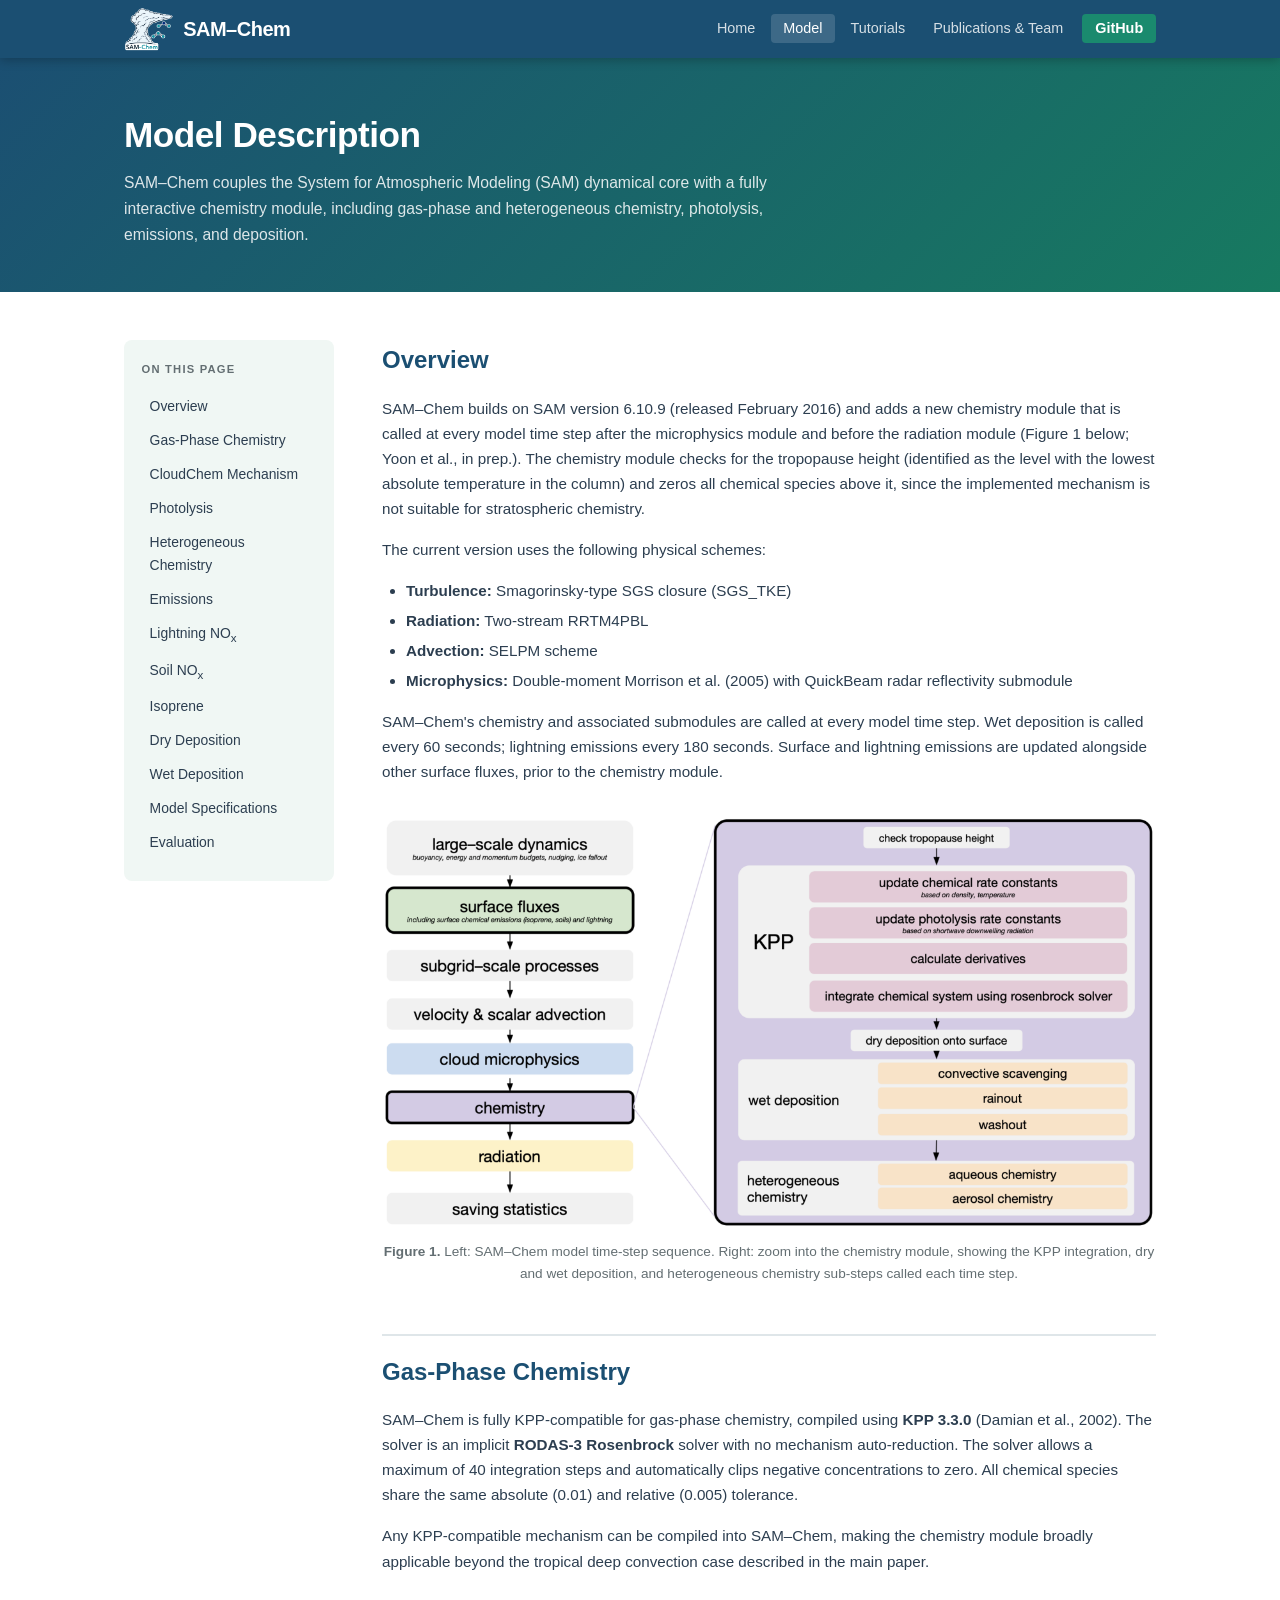
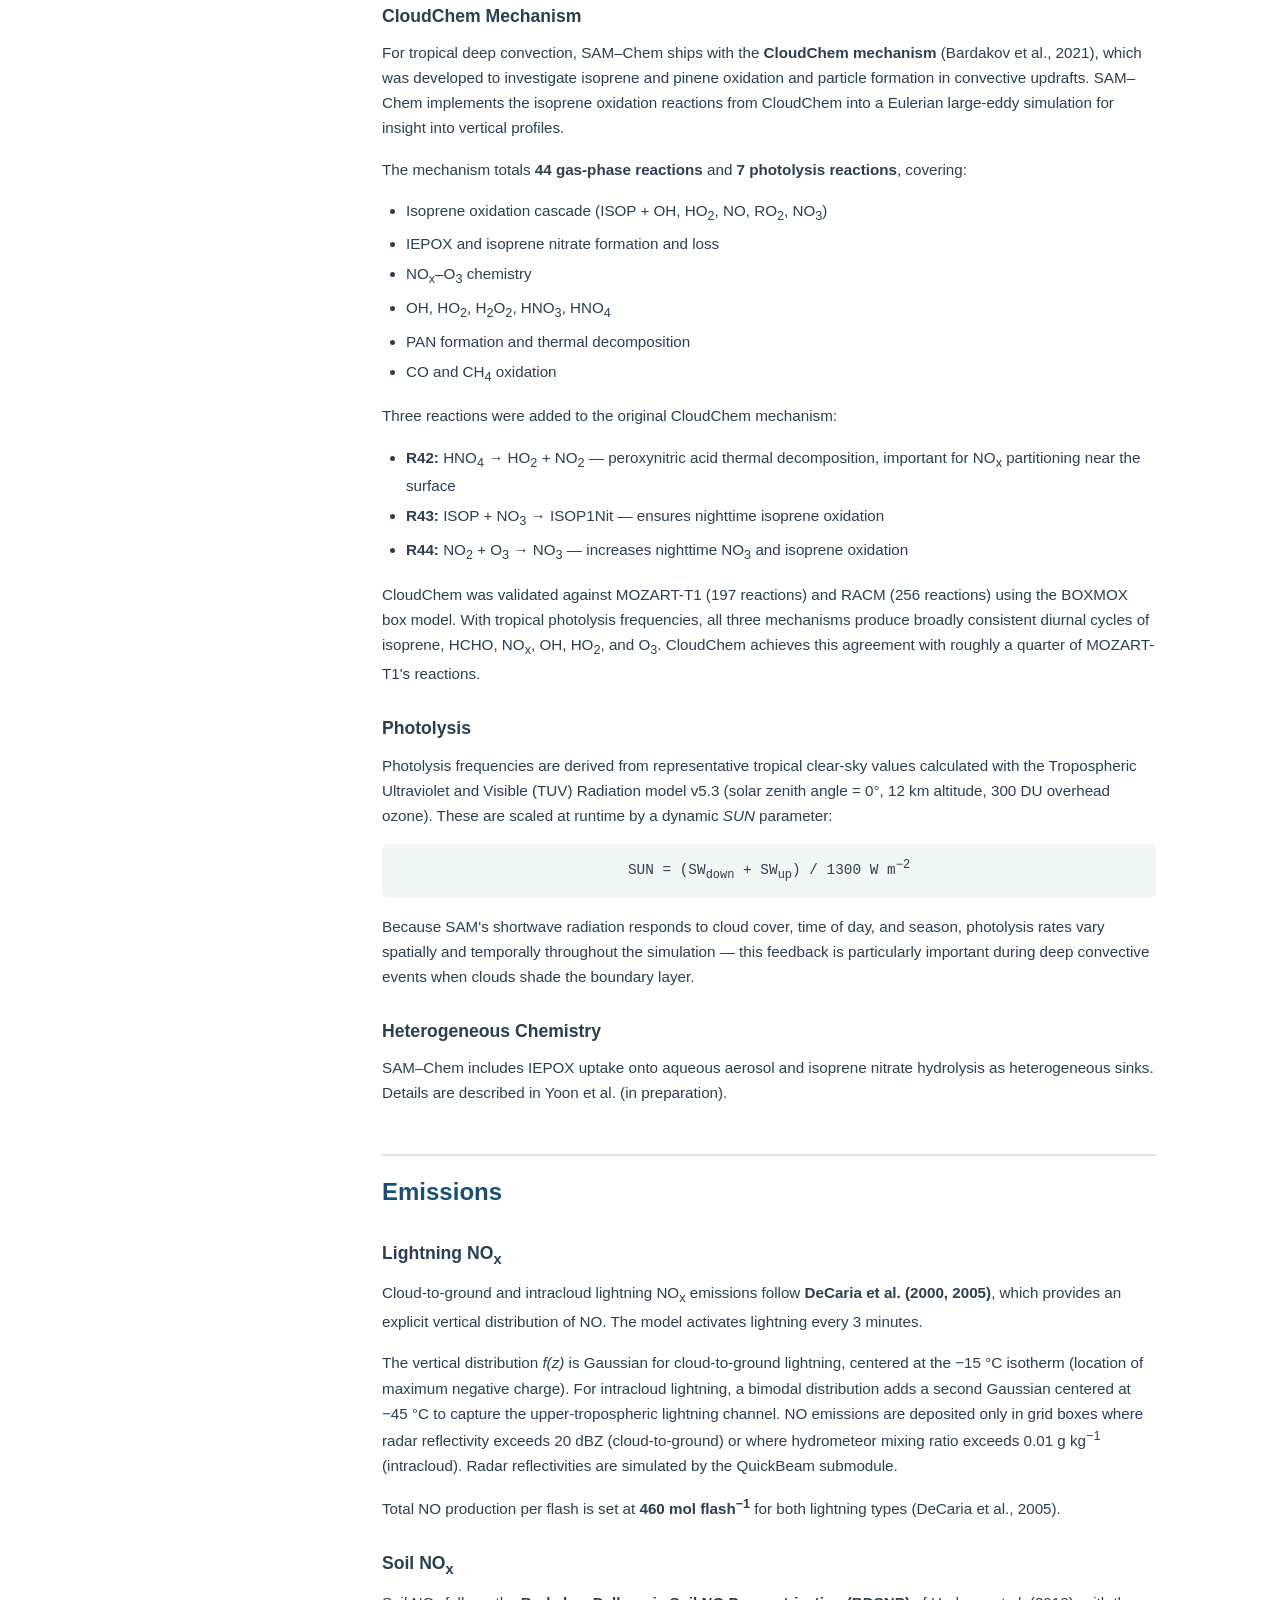
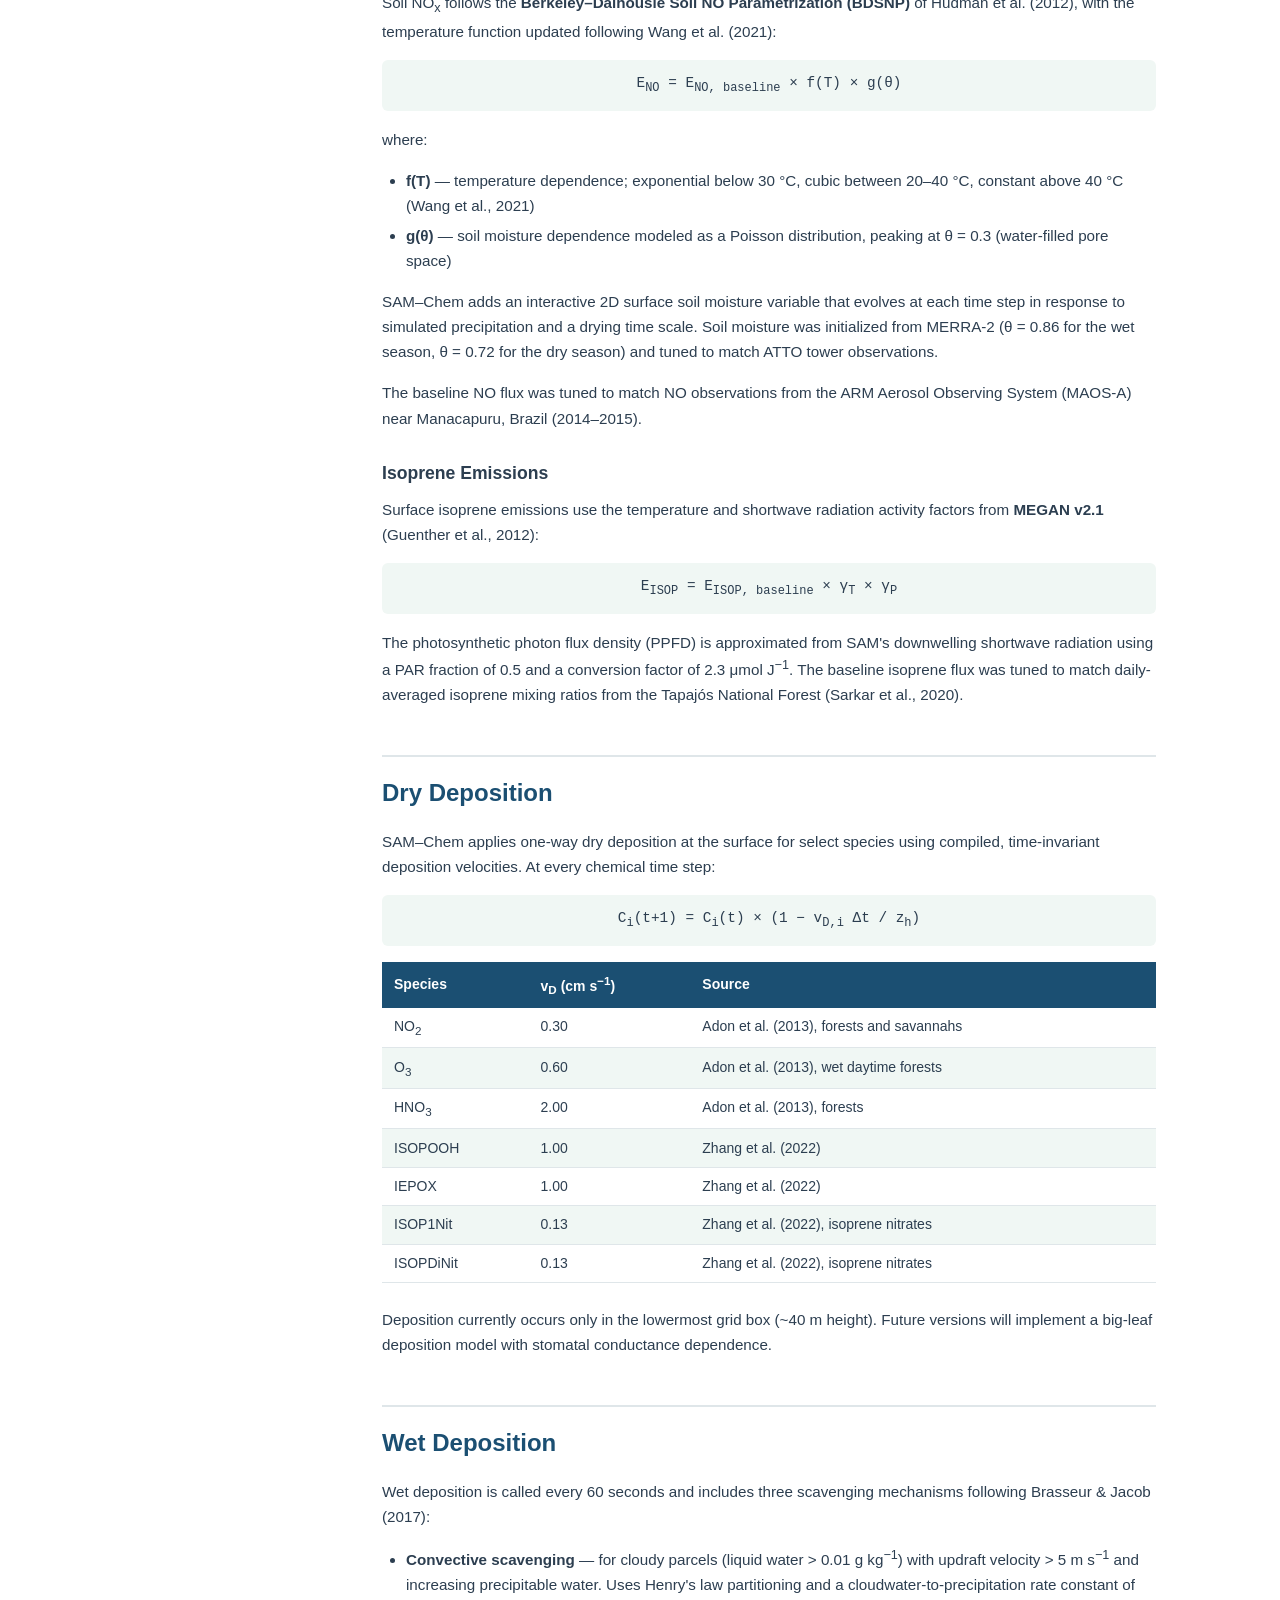
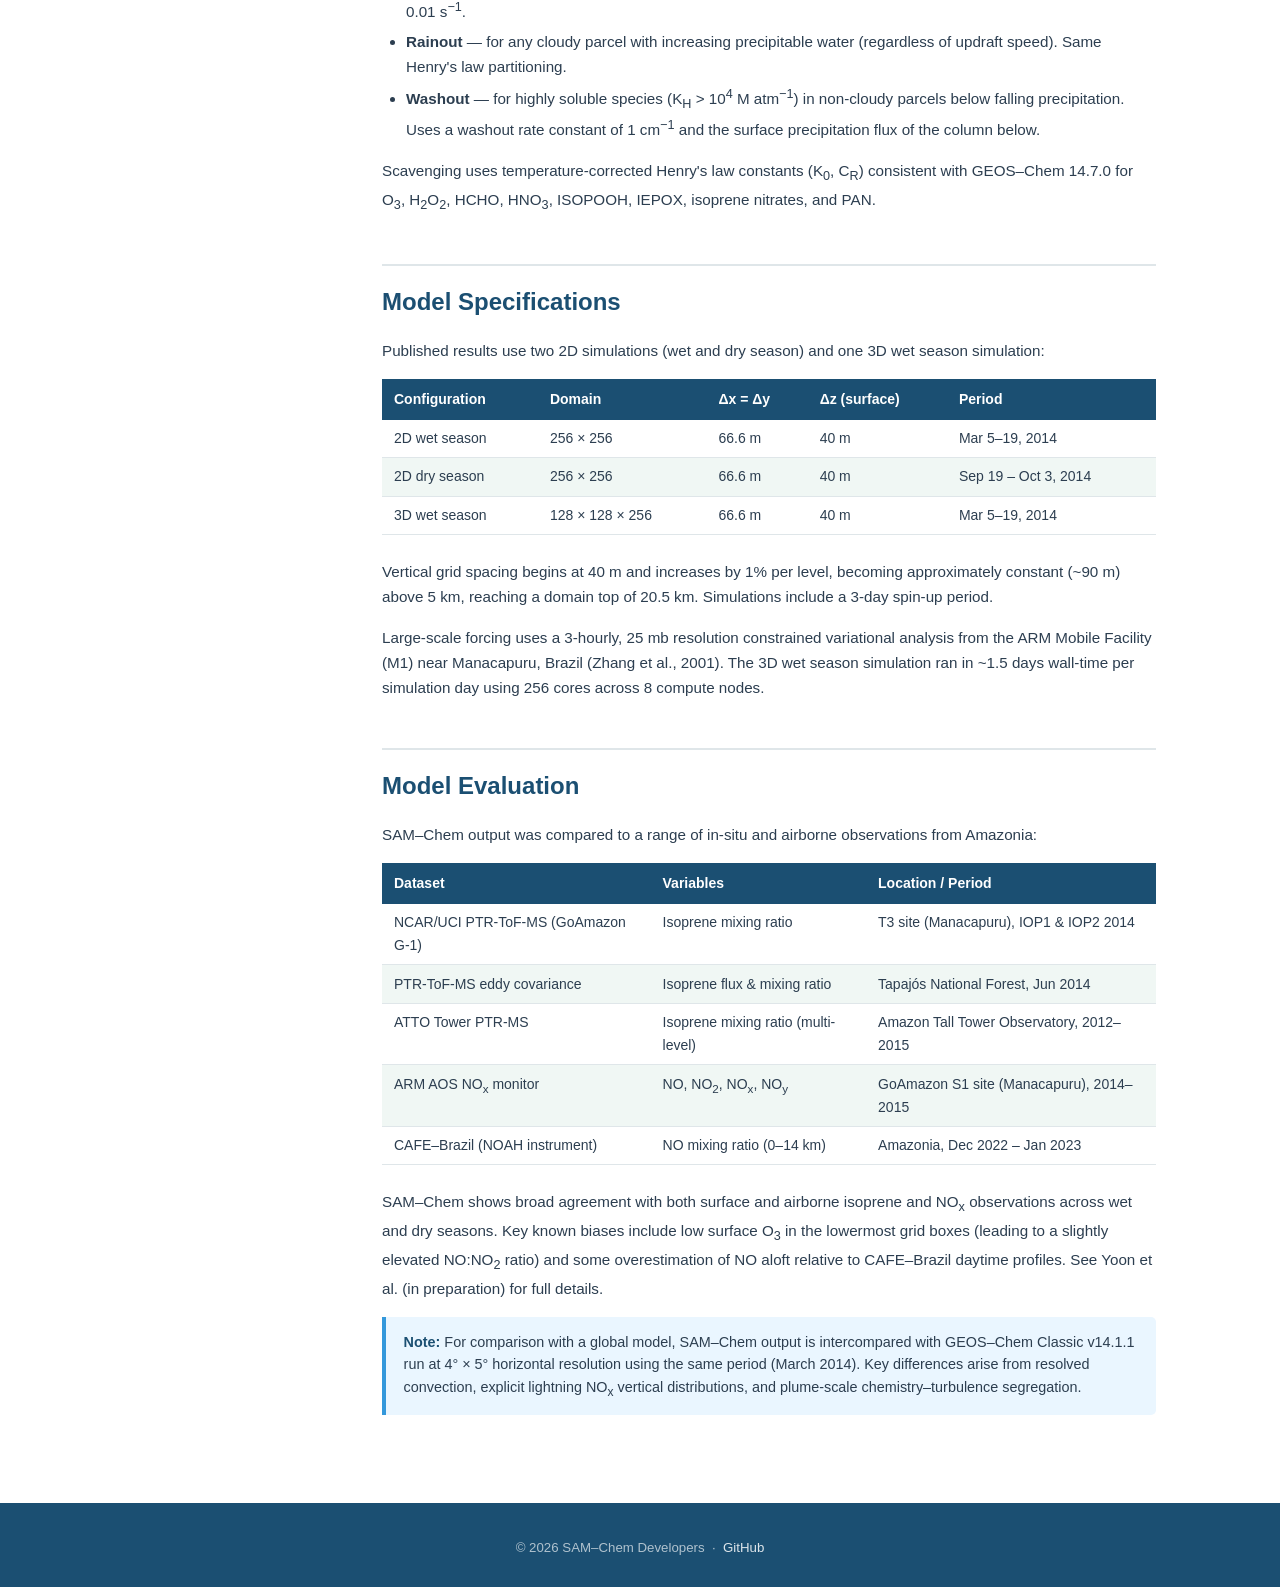
==== commit 803c244e: "Updating website, A. Turner" ====
--- a/model.html
+++ b/model.html
@@ -479,11 +479,6 @@
      ============================================================ -->
 <footer>
   <div class="container">
-    <p>
-      SAM–Chem is developed at the
-      <a href="https://alexjturner.github.io/" target="_blank" rel="noopener">Turner Group</a>,
-      Department of Atmospheric and Climate Science, University of Washington.
-    </p>
     <p style="margin-top:0.4rem;">
       &copy; 2026 SAM–Chem Developers &nbsp;·&nbsp;
       <a href="https://github.com/sam-chem" target="_blank" rel="noopener">GitHub</a>
--- a/css/style.css
+++ b/css/style.css
@@ -105,6 +105,38 @@
   overflow: hidden;
 }
 
+.hero-inner {
+  display: flex;
+  align-items: center;
+  gap: 3rem;
+  text-align: left;
+}
+
+.hero-logo {
+  flex: 0 0 auto;
+}
+
+.hero-logo img {
+  width: 320px;
+  height: auto;
+  filter: drop-shadow(0 4px 24px rgba(0,0,0,0.45));
+}
+
+.hero-text {
+  flex: 1 1 auto;
+}
+
+@media (max-width: 760px) {
+  .hero-inner {
+    flex-direction: column;
+    text-align: center;
+  }
+  .hero-logo img { width: 180px; }
+  .hero-text { text-align: center; }
+  .hero .tagline { margin: 0 auto 2.5rem; }
+  .hero-btns { justify-content: center; }
+}
+
 /* white wave at the bottom */
 .hero::after {
   content: '';
@@ -133,7 +165,7 @@
 .hero .tagline {
   font-size: 1.05rem;
   max-width: 640px;
-  margin: 0 auto 2.5rem;
+  margin: 0 0 2.5rem;
   opacity: 0.84;
   line-height: 1.75;
 }
@@ -141,7 +173,7 @@
 .hero-btns {
   display: flex;
   gap: 1rem;
-  justify-content: center;
+  justify-content: flex-start;
   flex-wrap: wrap;
   position: relative;
   z-index: 1;
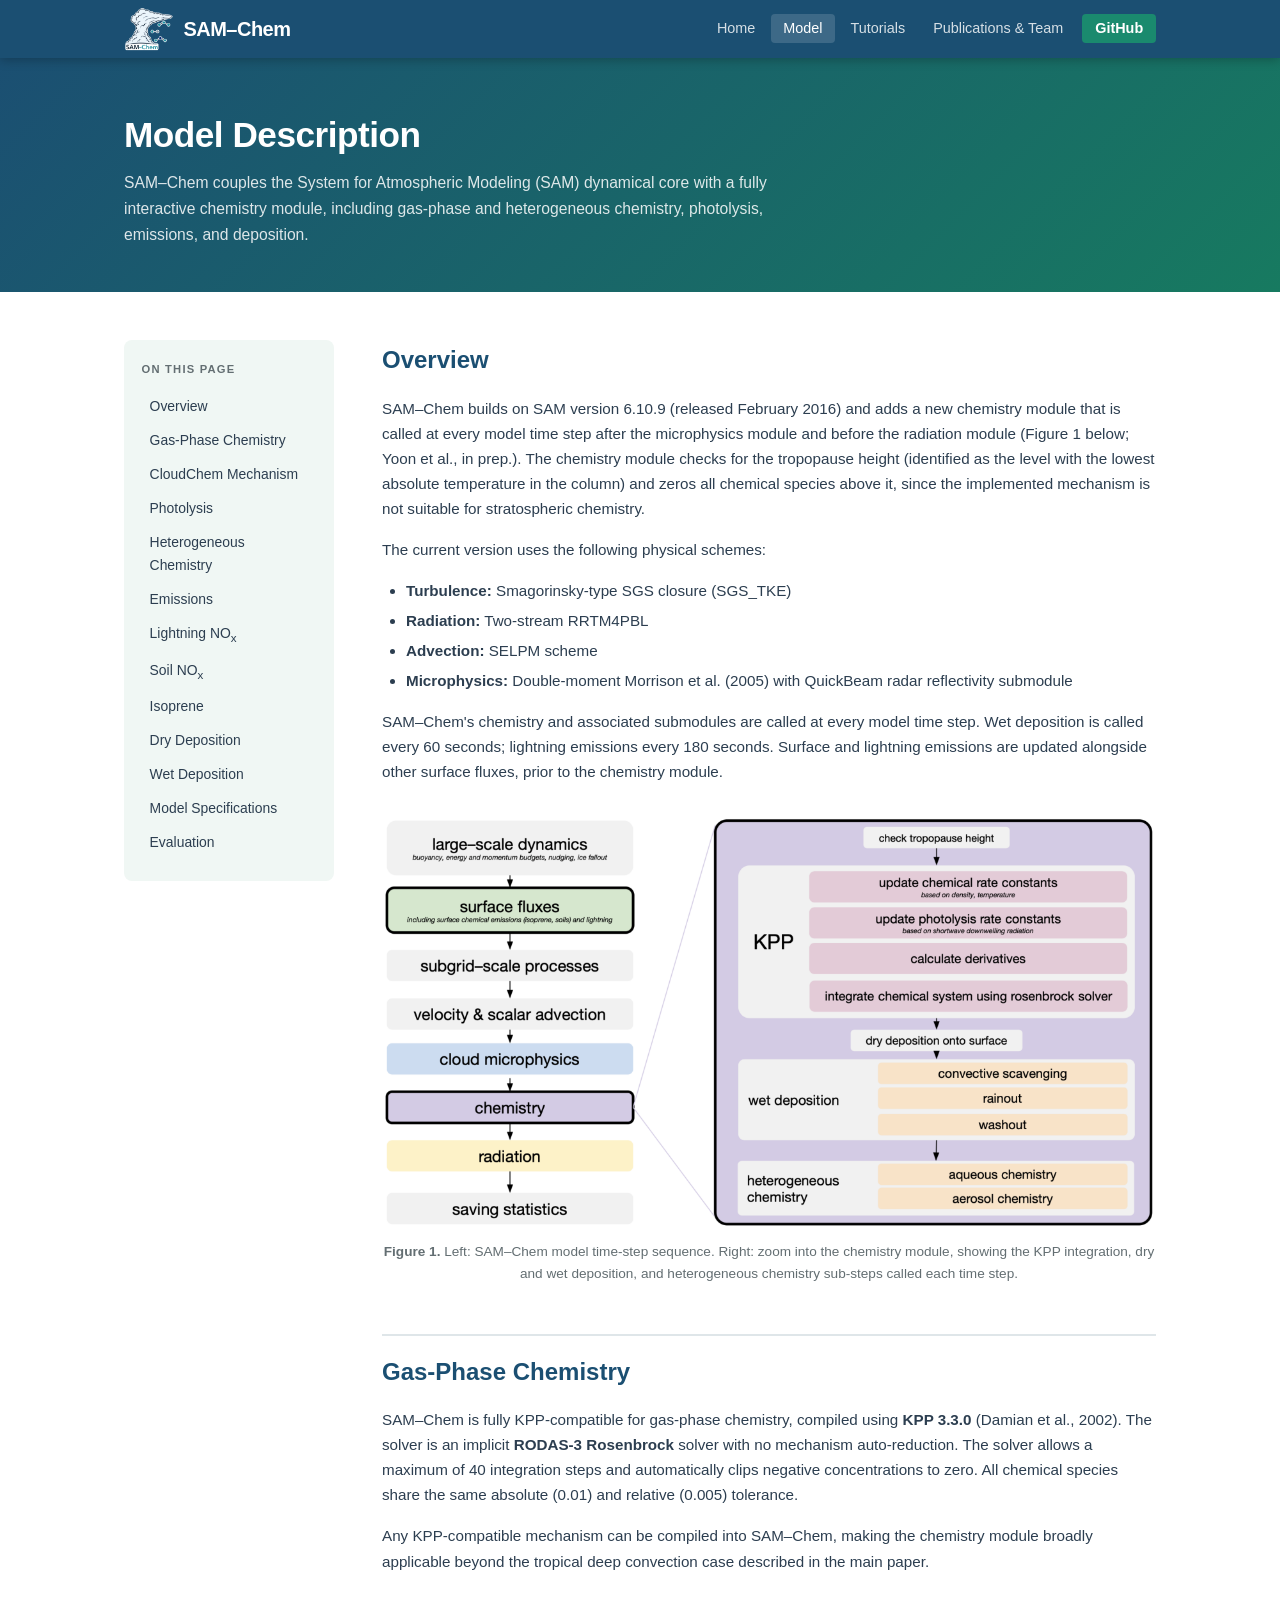
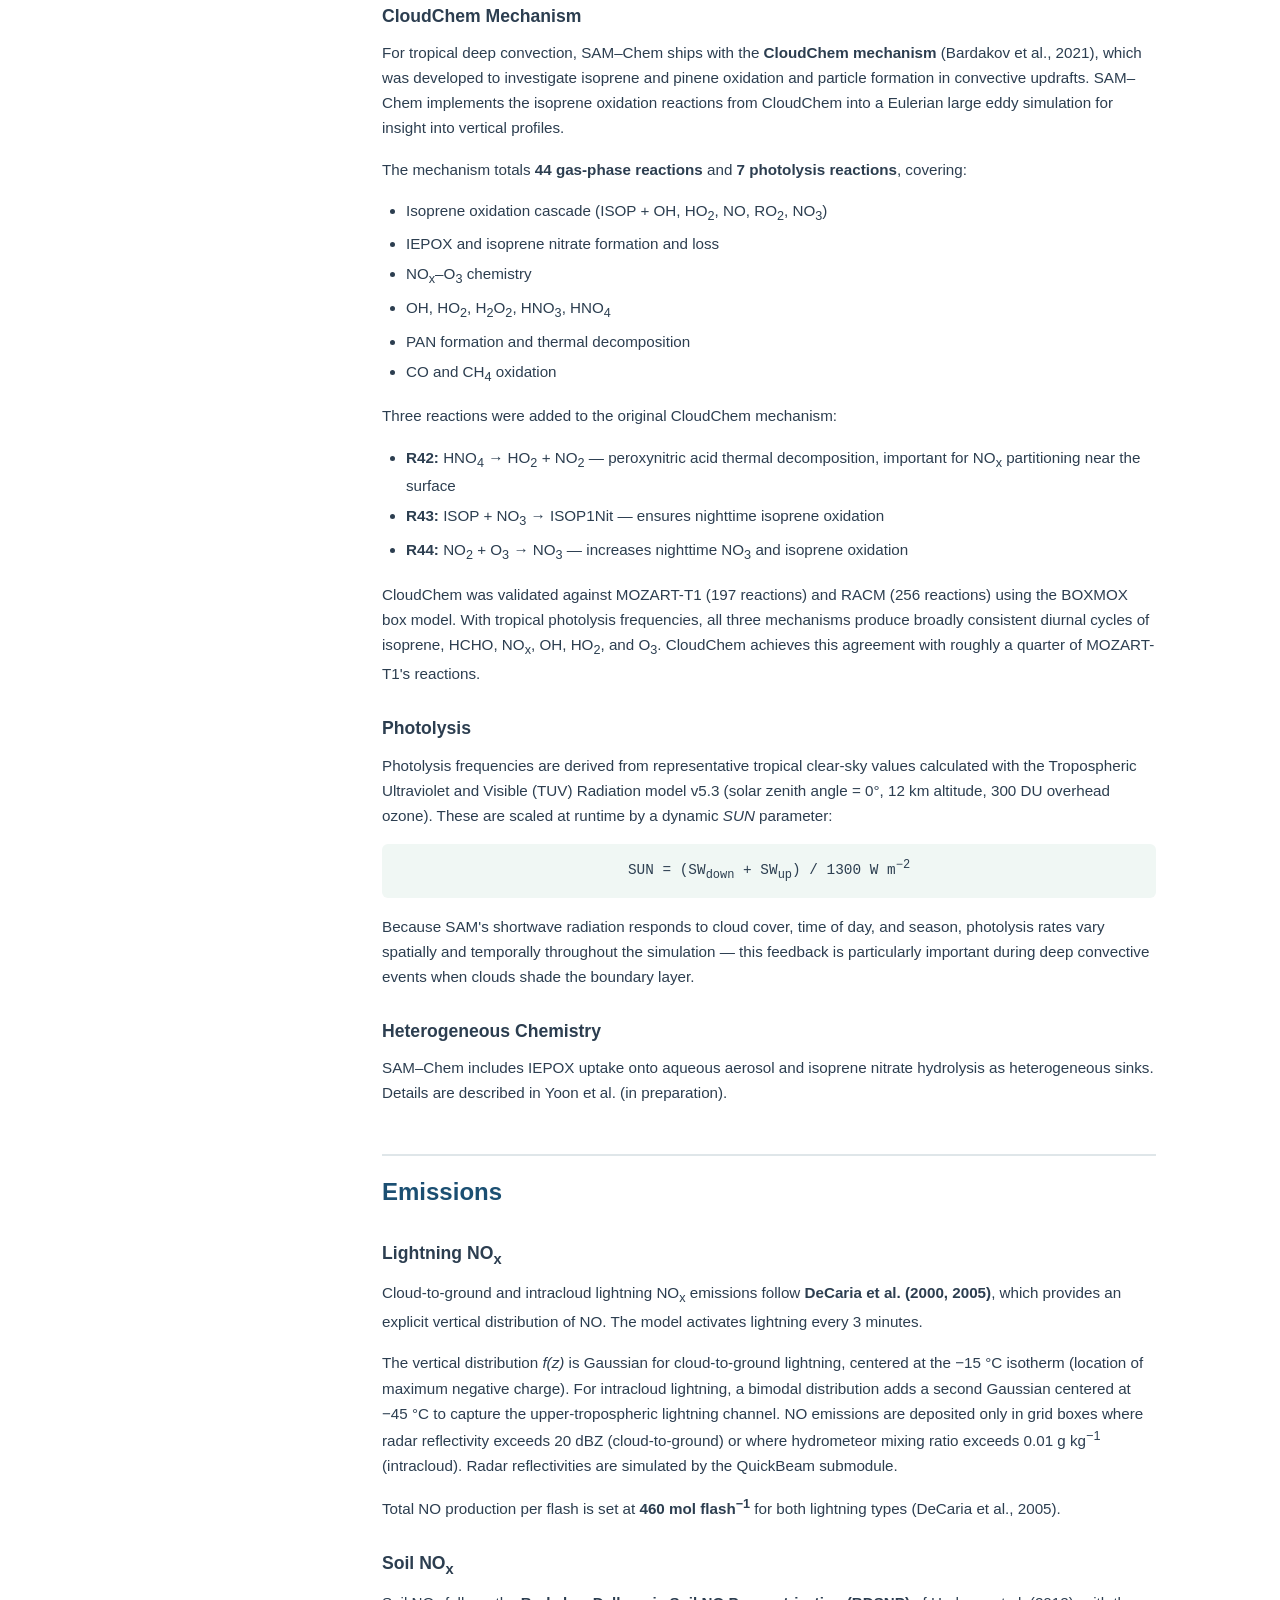
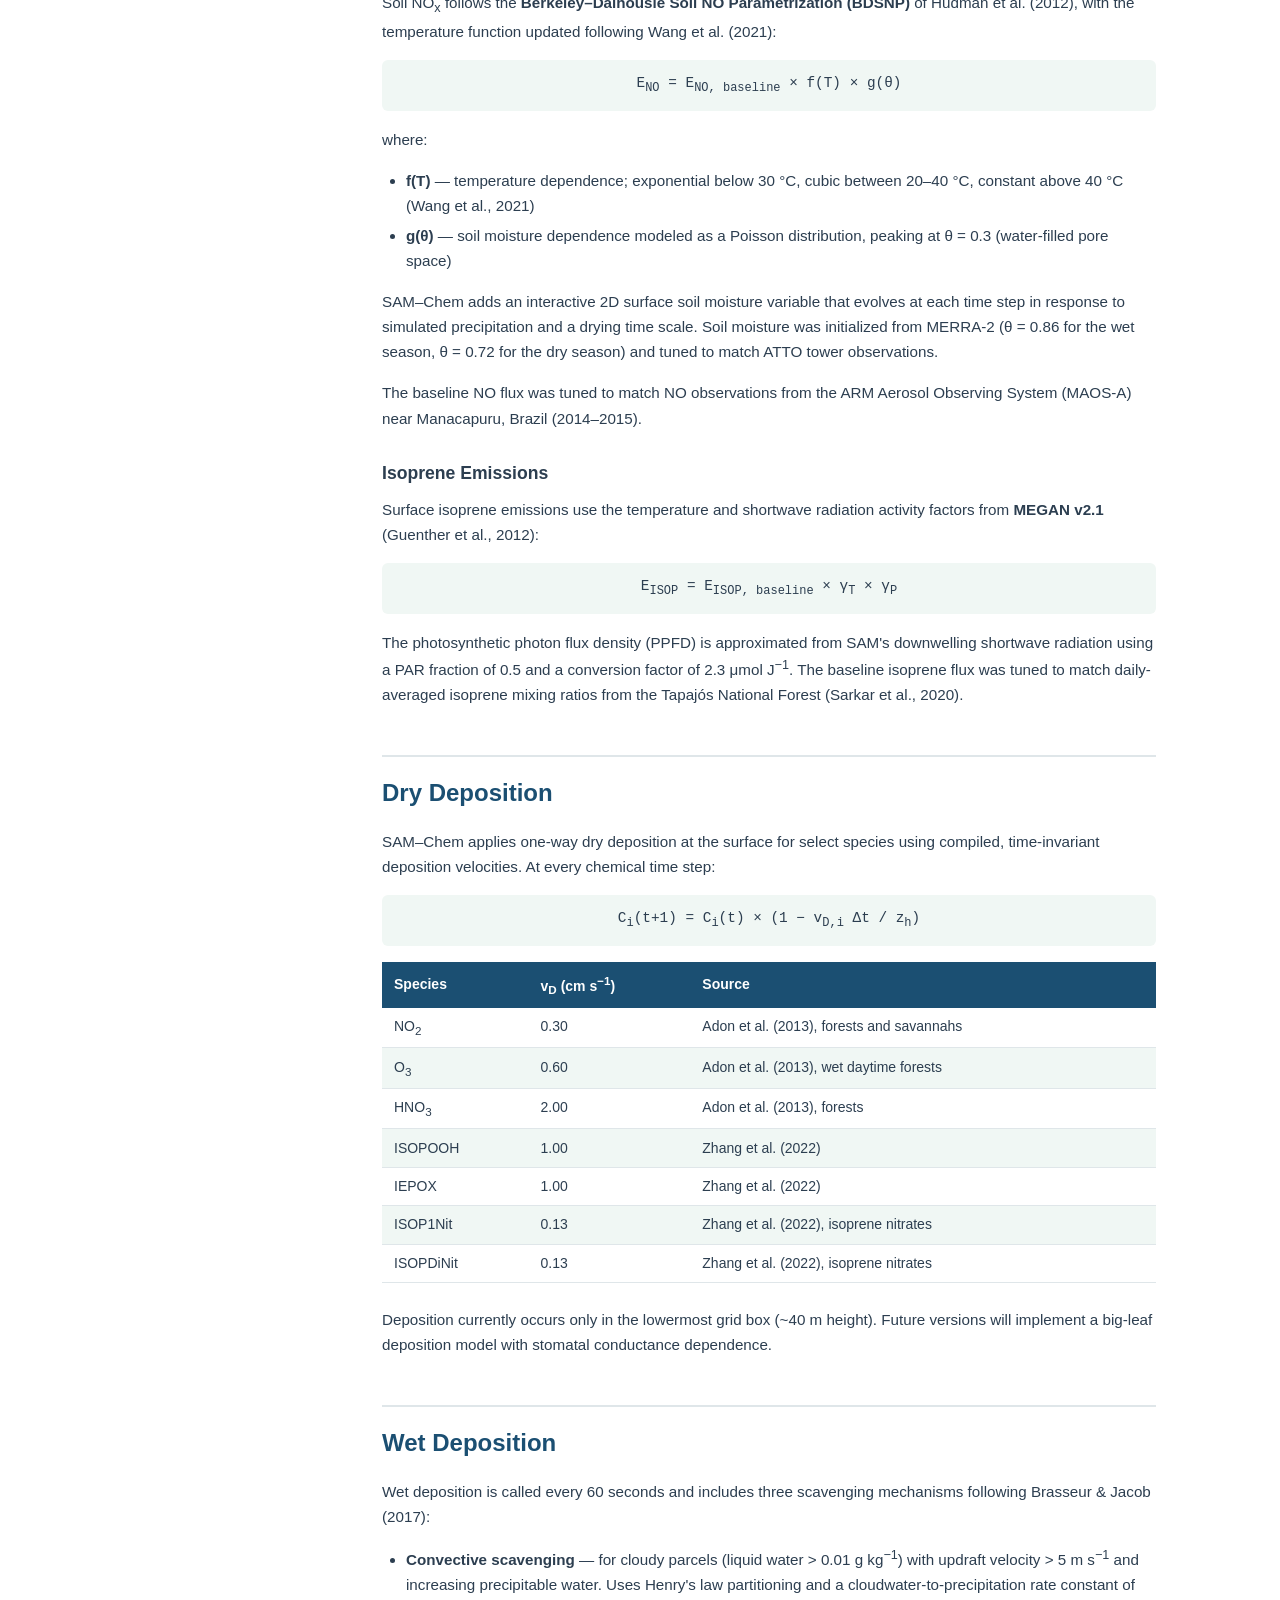
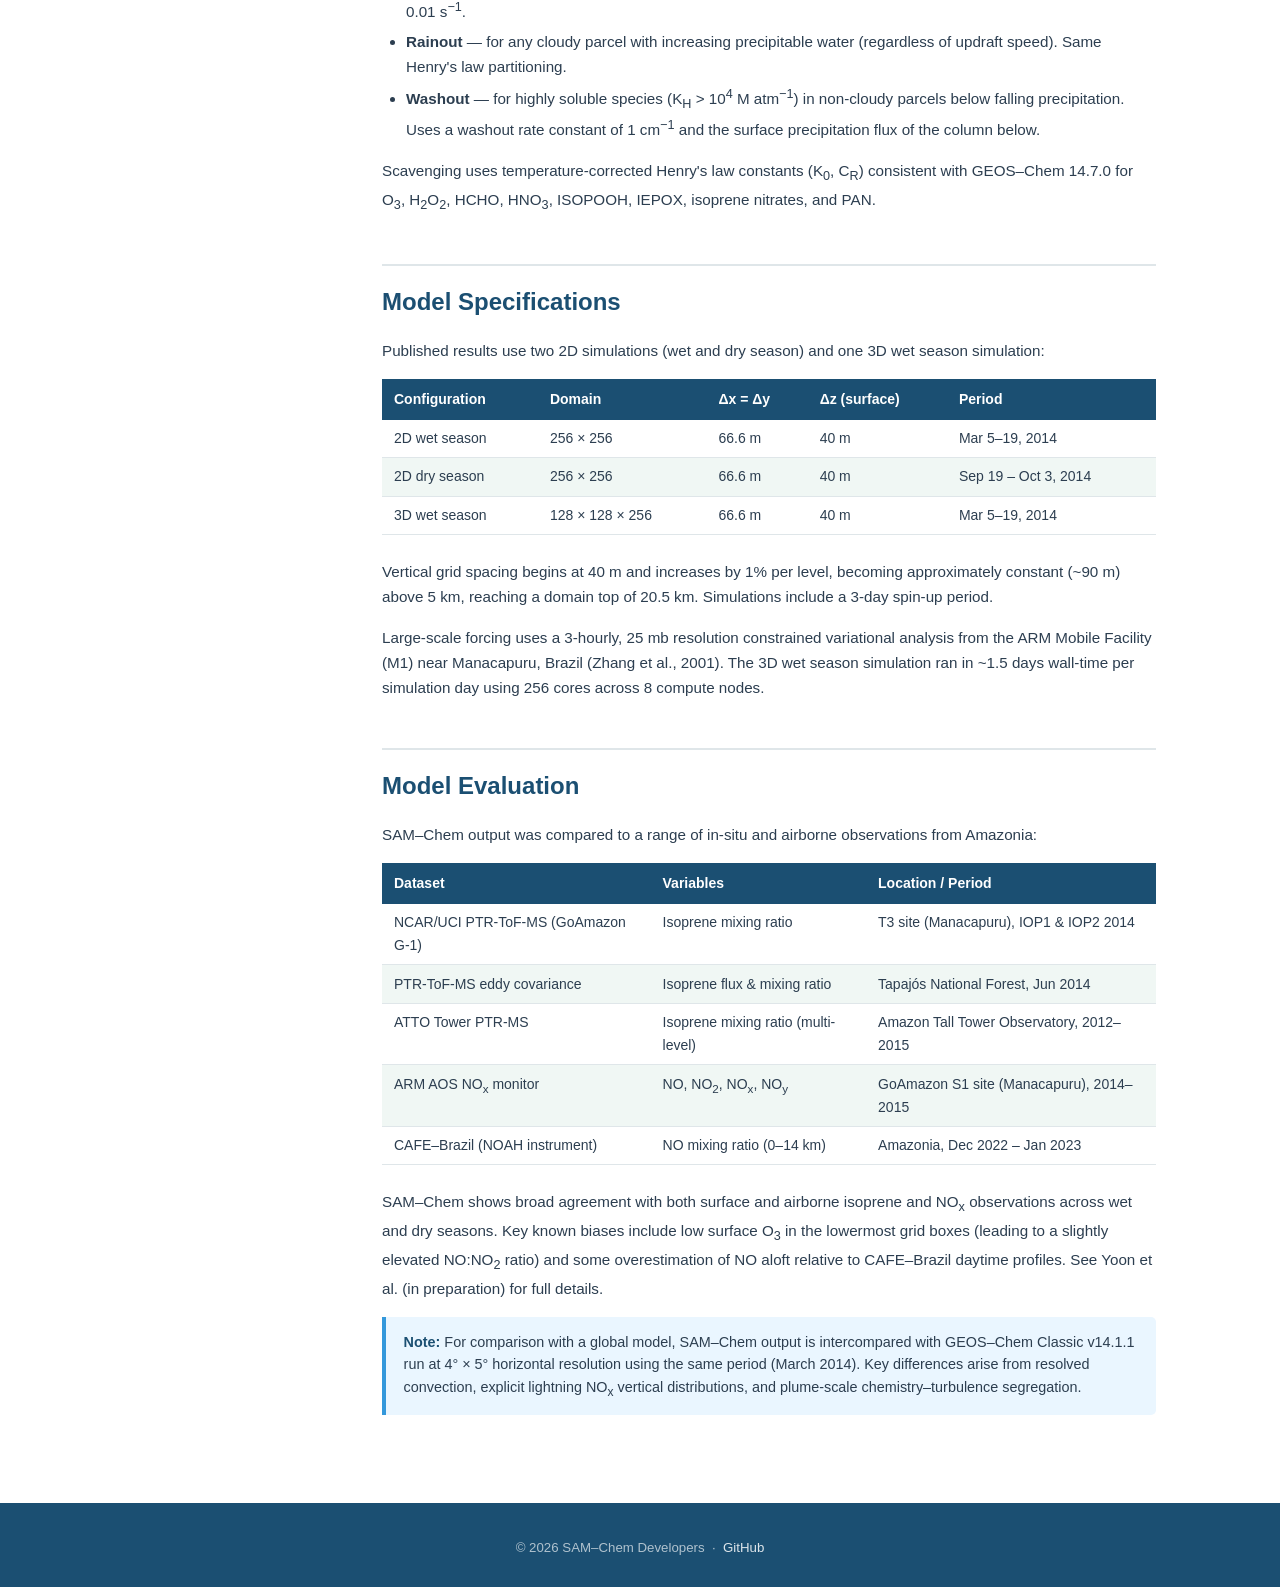
==== commit 25744d31: "Updating website, A. Turner" ====
--- a/model.html
+++ b/model.html
@@ -3,8 +3,8 @@
 <head>
   <meta charset="UTF-8">
   <meta name="viewport" content="width=device-width, initial-scale=1.0">
-  <meta name="description" content="Technical description of the SAM-Chem large-eddy simulation: chemistry, emissions, deposition, and model evaluation.">
-  <title>Model Description — SAM–Chem</title>
+  <meta name="description" content="Technical description of the SAM-Chem large eddy simulation: chemistry, emissions, deposition, and model evaluation.">
+  <title>Model Description | SAM–Chem</title>
   <link rel="icon" href="images/logo.ico">
   <link rel="stylesheet" href="css/style.css">
 </head>
@@ -136,7 +136,7 @@
           <strong>CloudChem mechanism</strong> (Bardakov et al., 2021), which was
           developed to investigate isoprene and pinene oxidation and particle formation
           in convective updrafts. SAM–Chem implements the isoprene oxidation reactions
-          from CloudChem into a Eulerian large-eddy simulation for insight into
+          from CloudChem into a Eulerian large eddy simulation for insight into
           vertical profiles.
         </p>
 
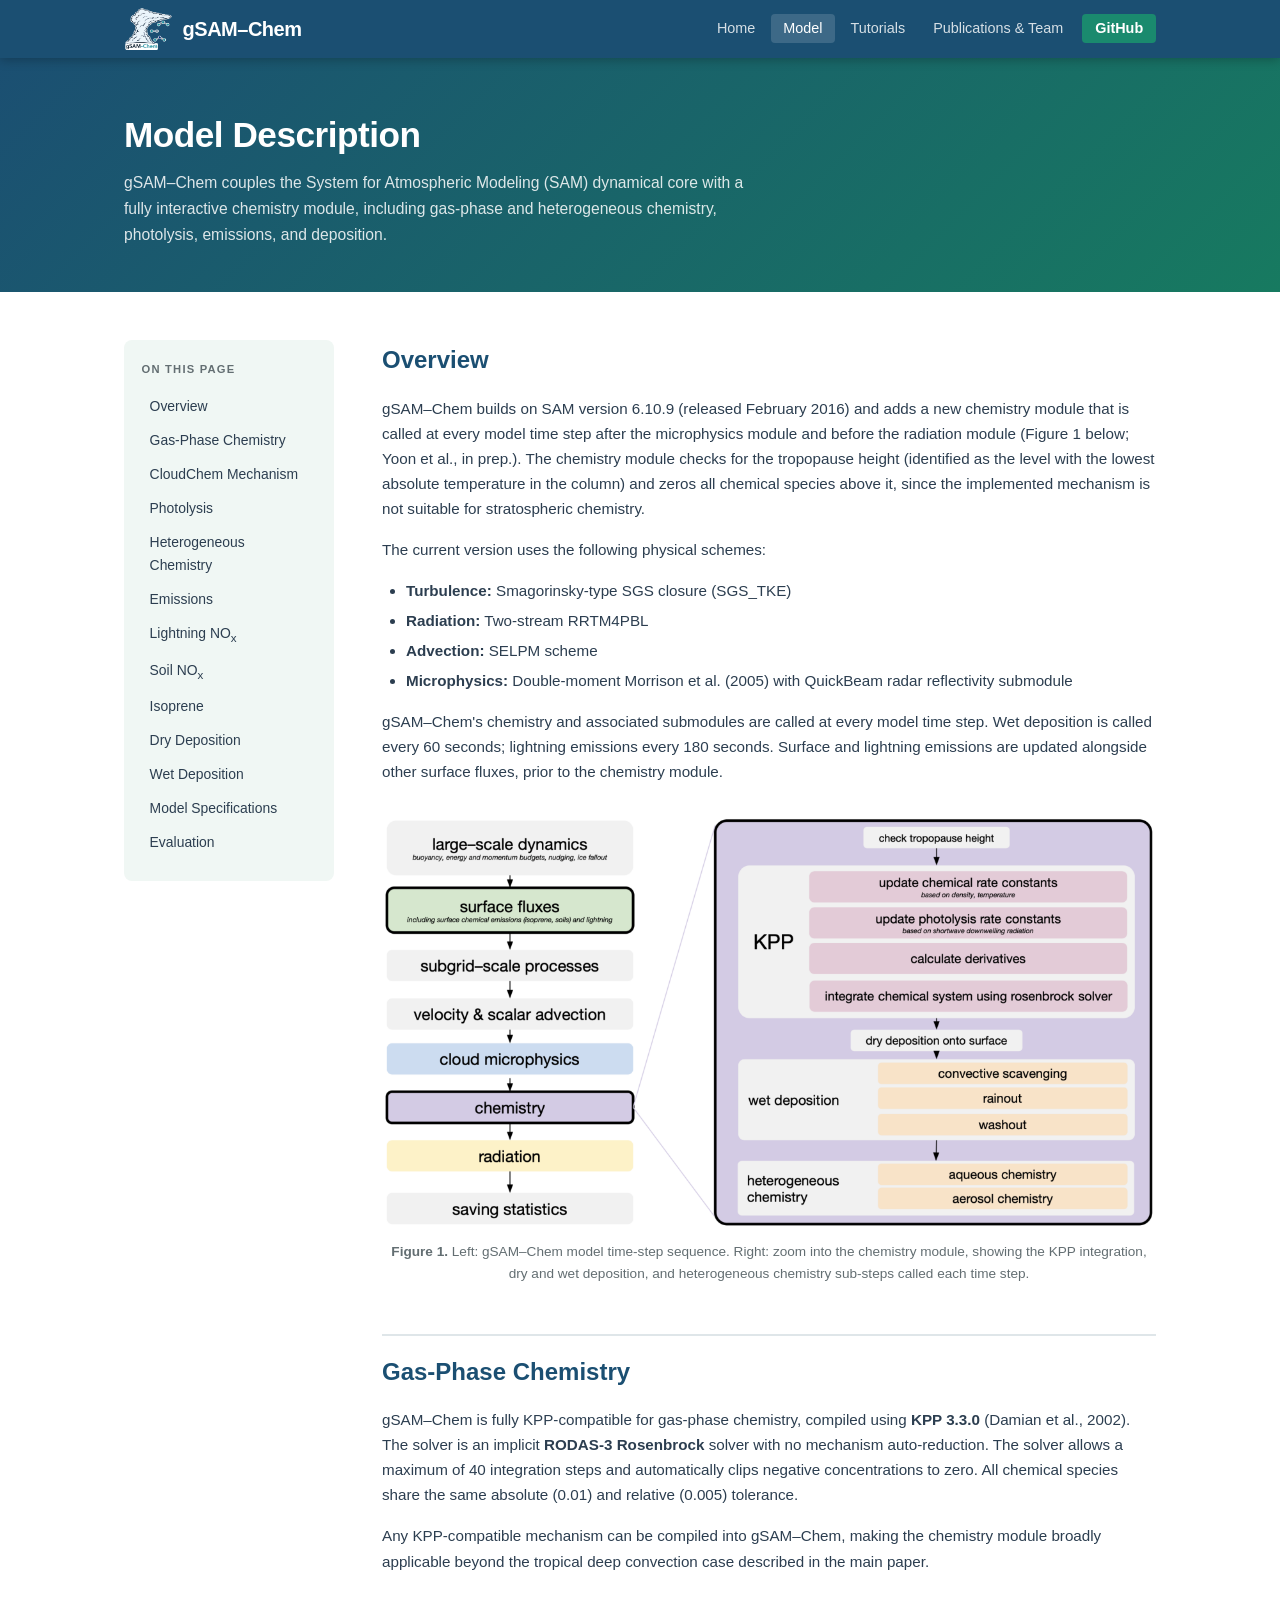
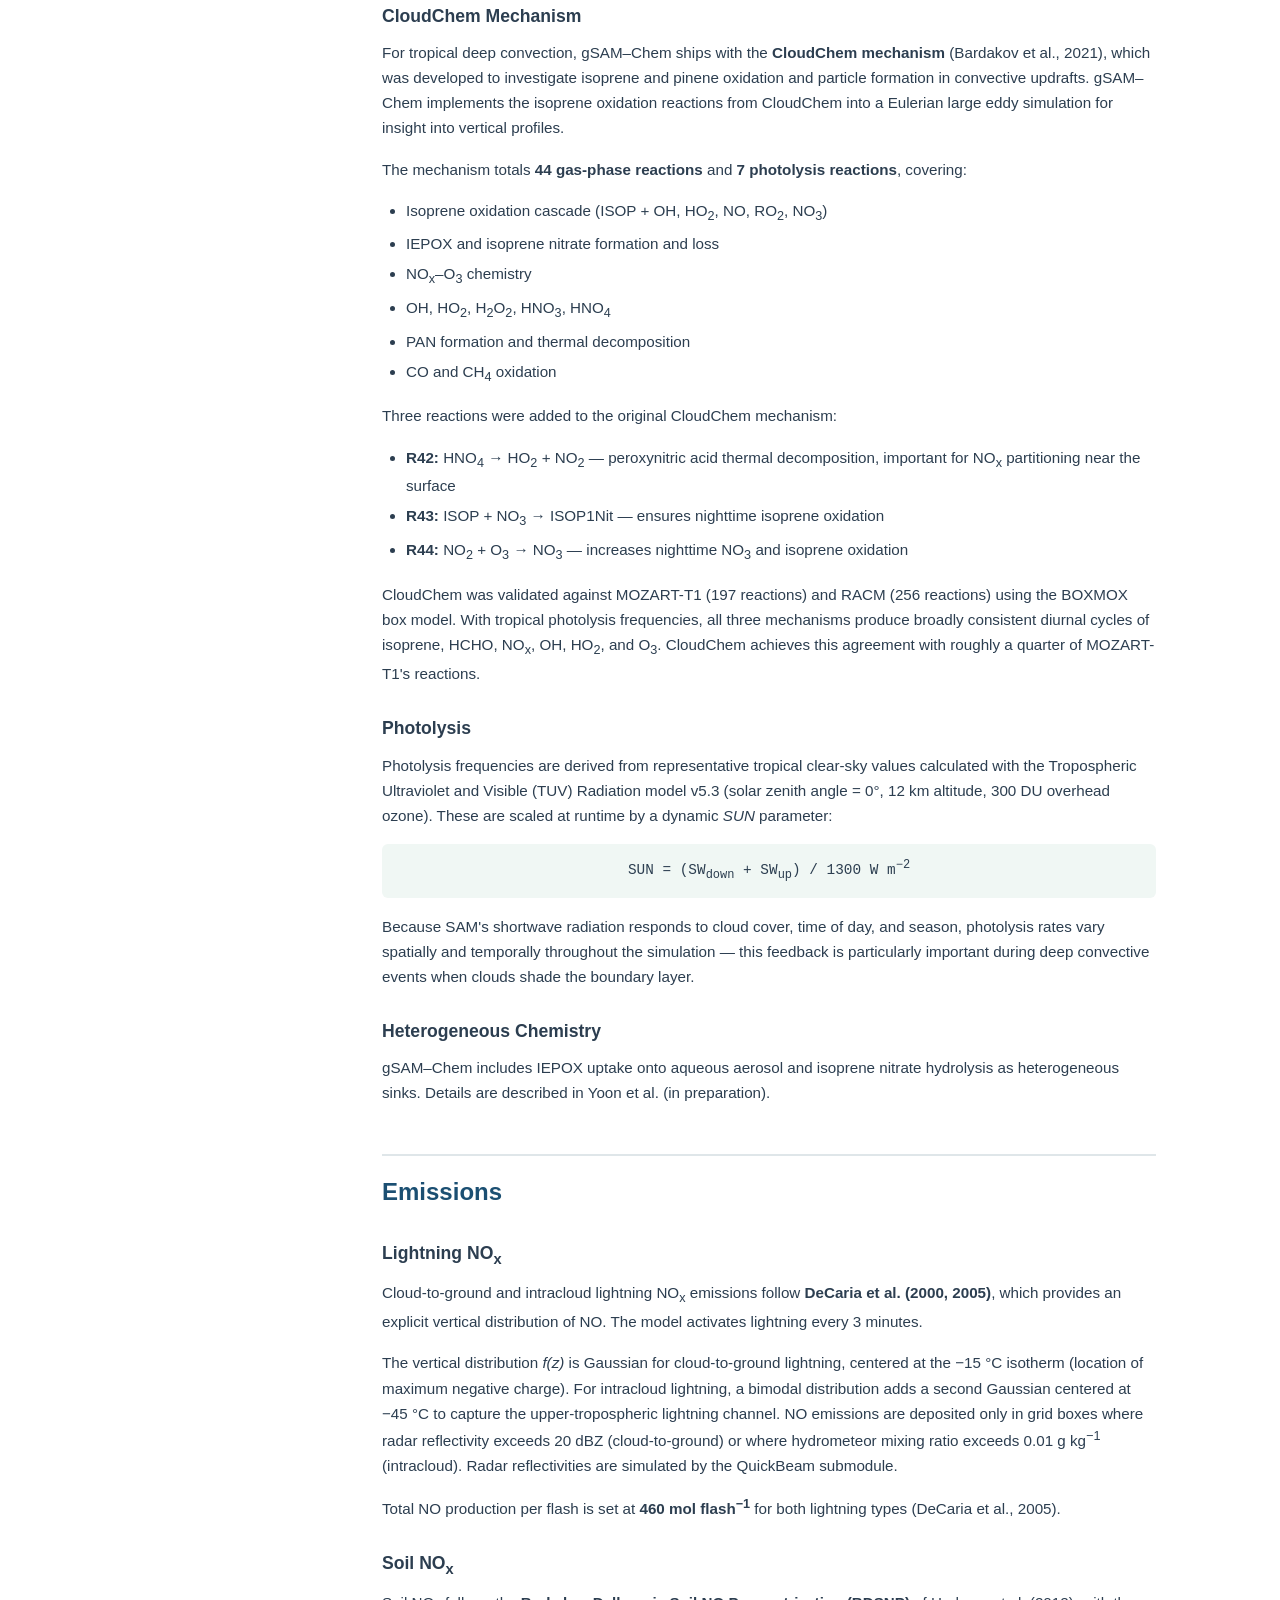
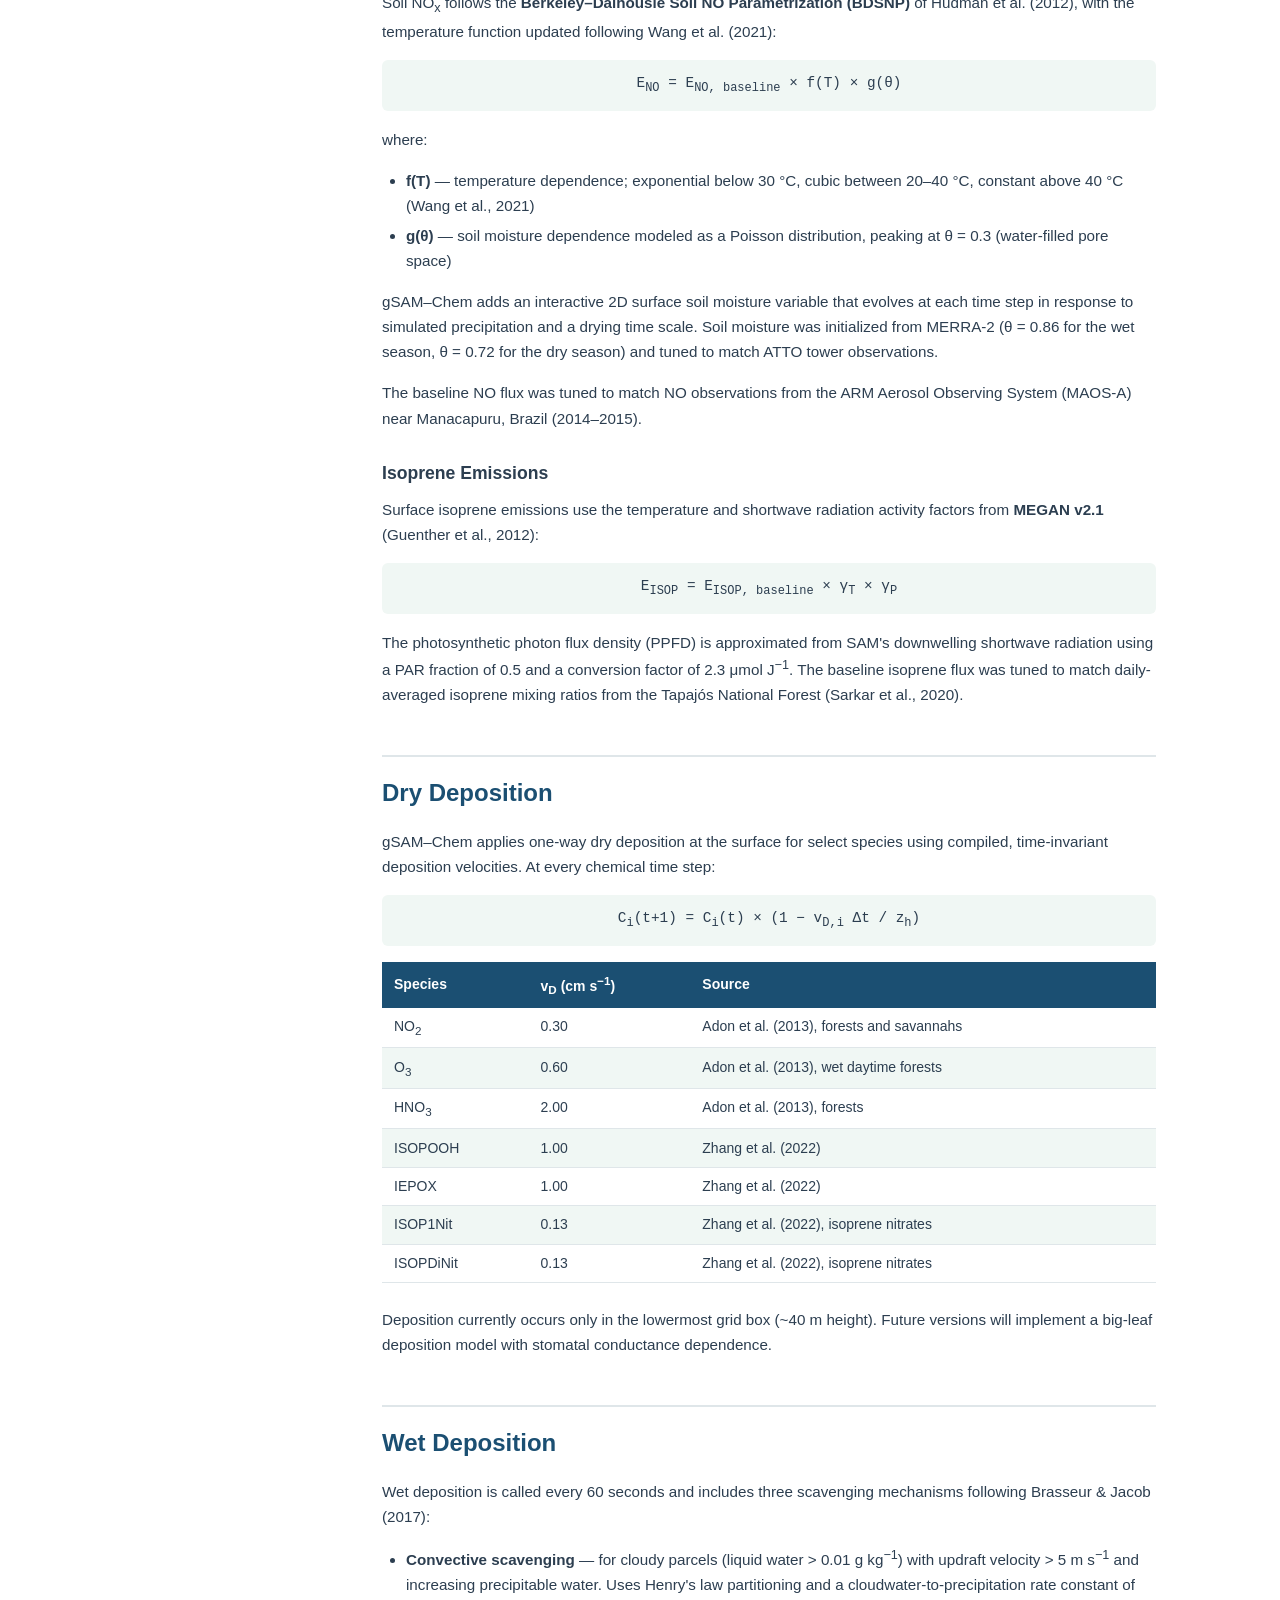
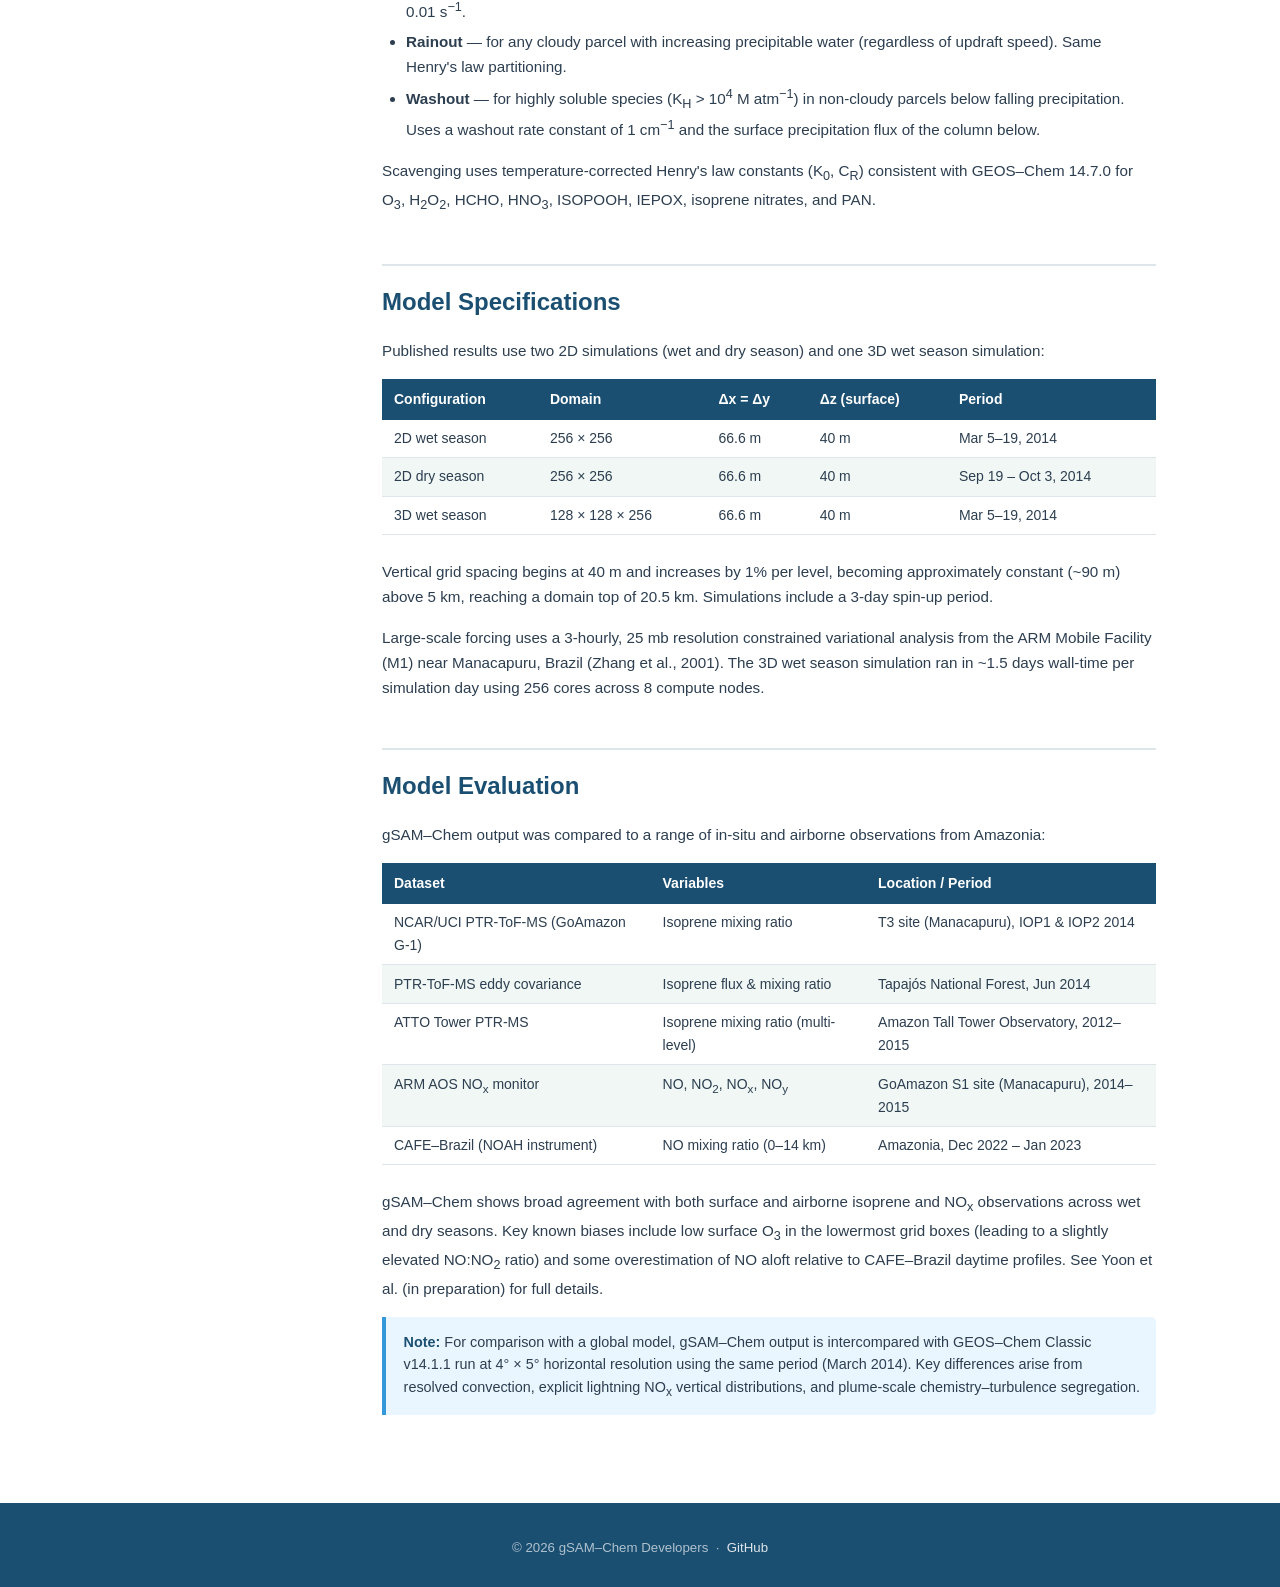
==== commit ade60cdc: "Updating website, A. Turner" ====
--- a/model.html
+++ b/model.html
@@ -3,8 +3,8 @@
 <head>
   <meta charset="UTF-8">
   <meta name="viewport" content="width=device-width, initial-scale=1.0">
-  <meta name="description" content="Technical description of the SAM-Chem large eddy simulation: chemistry, emissions, deposition, and model evaluation.">
-  <title>Model Description | SAM–Chem</title>
+  <meta name="description" content="Technical description of the gSAM–Chem large eddy simulation: chemistry, emissions, deposition, and model evaluation.">
+  <title>Model Description | gSAM–Chem</title>
   <link rel="icon" href="images/logo.ico">
   <link rel="stylesheet" href="css/style.css">
 </head>
@@ -15,13 +15,13 @@
      ============================================================ -->
 <nav class="navbar">
   <div class="container nav-inner">
-    <a class="brand" href="index.html" style="display:flex; align-items:center; gap:0.6rem;"><img src="images/Logo.png" alt="" style="height:44px; width:auto; display:block;"><span>SAM–Chem</span></a>
+    <a class="brand" href="index.html" style="display:flex; align-items:center; gap:0.6rem;"><img src="images/Logo.png" alt="" style="height:44px; width:auto; display:block;"><span>gSAM–Chem</span></a>
     <ul class="nav-links">
       <li><a href="index.html">Home</a></li>
       <li><a href="model.html" class="active">Model</a></li>
       <li><a href="tutorials.html">Tutorials</a></li>
       <li><a href="publications.html">Publications &amp; Team</a></li>
-      <li><a href="https://github.com/sam-chem" class="btn-github" target="_blank" rel="noopener">GitHub</a></li>
+      <li><a href="https://github.com/gsam-chem/gsam-chem" class="btn-github" target="_blank" rel="noopener">GitHub</a></li>
     </ul>
   </div>
 </nav>
@@ -33,7 +33,7 @@
   <div class="container">
     <h1>Model Description</h1>
     <p>
-      SAM–Chem couples the System for Atmospheric Modeling (SAM) dynamical
+      gSAM–Chem couples the System for Atmospheric Modeling (SAM) dynamical
       core with a fully interactive chemistry module, including gas-phase and
       heterogeneous chemistry, photolysis, emissions, and deposition.
     </p>
@@ -74,7 +74,7 @@
         <h2 id="overview">Overview</h2>
 
         <p>
-          SAM–Chem builds on SAM version 6.10.9 (released February 2016) and adds a
+          gSAM–Chem builds on SAM version 6.10.9 (released February 2016) and adds a
           new chemistry module that is called at every model time step after the
           microphysics module and before the radiation module (Figure 1 below; Yoon et al.,
           in prep.). The chemistry module checks for the tropopause height (identified
@@ -94,7 +94,7 @@
         </ul>
 
         <p>
-          SAM–Chem's chemistry and associated submodules are called at every model
+          gSAM–Chem's chemistry and associated submodules are called at every model
           time step. Wet deposition is called every 60 seconds; lightning emissions
           every 180 seconds. Surface and lightning emissions are updated alongside
           other surface fluxes, prior to the chemistry module.
@@ -102,10 +102,10 @@
 
         <figure style="margin: 2rem 0; text-align: center;">
           <img src="images/flowchart.png"
-               alt="SAM–Chem model time-step flowchart showing the sequence of dynamics, surface fluxes, microphysics, chemistry, and radiation, with a zoom into the chemistry module"
+               alt="gSAM–Chem model time-step flowchart showing the sequence of dynamics, surface fluxes, microphysics, chemistry, and radiation, with a zoom into the chemistry module"
                style="max-width: 100%; border-radius: 6px;">
           <figcaption style="margin-top: 0.75rem; font-size: 0.85rem; color: var(--muted);">
-            <strong>Figure 1.</strong> Left: SAM–Chem model time-step sequence. Right: zoom into the
+            <strong>Figure 1.</strong> Left: gSAM–Chem model time-step sequence. Right: zoom into the
             chemistry module, showing the KPP integration, dry and wet deposition, and
             heterogeneous chemistry sub-steps called each time step.
           </figcaption>
@@ -115,7 +115,7 @@
         <h2 id="chemistry">Gas-Phase Chemistry</h2>
 
         <p>
-          SAM–Chem is fully KPP-compatible for gas-phase chemistry, compiled using
+          gSAM–Chem is fully KPP-compatible for gas-phase chemistry, compiled using
           <strong>KPP 3.3.0</strong> (Damian et al., 2002). The solver is an implicit
           <strong>RODAS-3 Rosenbrock</strong> solver with no mechanism auto-reduction.
           The solver allows a maximum of 40 integration steps and automatically clips
@@ -124,7 +124,7 @@
         </p>
 
         <p>
-          Any KPP-compatible mechanism can be compiled into SAM–Chem, making the
+          Any KPP-compatible mechanism can be compiled into gSAM–Chem, making the
           chemistry module broadly applicable beyond the tropical deep convection case
           described in the main paper.
         </p>
@@ -132,10 +132,10 @@
         <h3 id="cloudchem">CloudChem Mechanism</h3>
 
         <p>
-          For tropical deep convection, SAM–Chem ships with the
+          For tropical deep convection, gSAM–Chem ships with the
           <strong>CloudChem mechanism</strong> (Bardakov et al., 2021), which was
           developed to investigate isoprene and pinene oxidation and particle formation
-          in convective updrafts. SAM–Chem implements the isoprene oxidation reactions
+          in convective updrafts. gSAM–Chem implements the isoprene oxidation reactions
           from CloudChem into a Eulerian large eddy simulation for insight into
           vertical profiles.
         </p>
@@ -191,7 +191,7 @@
         <h3 id="heterogeneous">Heterogeneous Chemistry</h3>
 
         <p>
-          SAM–Chem includes IEPOX uptake onto aqueous aerosol and isoprene nitrate
+          gSAM–Chem includes IEPOX uptake onto aqueous aerosol and isoprene nitrate
           hydrolysis as heterogeneous sinks. Details are described in Yoon et al.
           (in preparation).
         </p>
@@ -242,7 +242,7 @@
         </ul>
 
         <p>
-          SAM–Chem adds an interactive 2D surface soil moisture variable that
+          gSAM–Chem adds an interactive 2D surface soil moisture variable that
           evolves at each time step in response to simulated precipitation and
           a drying time scale. Soil moisture was initialized from MERRA-2
           (θ = 0.86 for the wet season, θ = 0.72 for the dry season) and
@@ -278,7 +278,7 @@
         <h2 id="dry-dep">Dry Deposition</h2>
 
         <p>
-          SAM–Chem applies one-way dry deposition at the surface for select
+          gSAM–Chem applies one-way dry deposition at the surface for select
           species using compiled, time-invariant deposition velocities. At
           every chemical time step:
         </p>
@@ -410,7 +410,7 @@
         <h2 id="evaluation">Model Evaluation</h2>
 
         <p>
-          SAM–Chem output was compared to a range of in-situ and airborne
+          gSAM–Chem output was compared to a range of in-situ and airborne
           observations from Amazonia:
         </p>
 
@@ -452,7 +452,7 @@
         </table>
 
         <p>
-          SAM–Chem shows broad agreement with both surface and airborne isoprene
+          gSAM–Chem shows broad agreement with both surface and airborne isoprene
           and NO<sub>x</sub> observations across wet and dry seasons. Key known
           biases include low surface O<sub>3</sub> in the lowermost grid boxes
           (leading to a slightly elevated NO:NO<sub>2</sub> ratio) and some
@@ -461,7 +461,7 @@
         </p>
 
         <div class="note">
-          <strong>Note:</strong> For comparison with a global model, SAM–Chem
+          <strong>Note:</strong> For comparison with a global model, gSAM–Chem
           output is intercompared with GEOS–Chem Classic v14.1.1 run at
           4° × 5° horizontal resolution using the same period (March 2014).
           Key differences arise from resolved convection, explicit lightning
@@ -480,8 +480,8 @@
 <footer>
   <div class="container">
     <p style="margin-top:0.4rem;">
-      &copy; 2026 SAM–Chem Developers &nbsp;·&nbsp;
-      <a href="https://github.com/sam-chem" target="_blank" rel="noopener">GitHub</a>
+      &copy; 2026 gSAM–Chem Developers &nbsp;·&nbsp;
+      <a href="https://github.com/gsam-chem/gsam-chem" target="_blank" rel="noopener">GitHub</a>
     </p>
   </div>
 </footer>
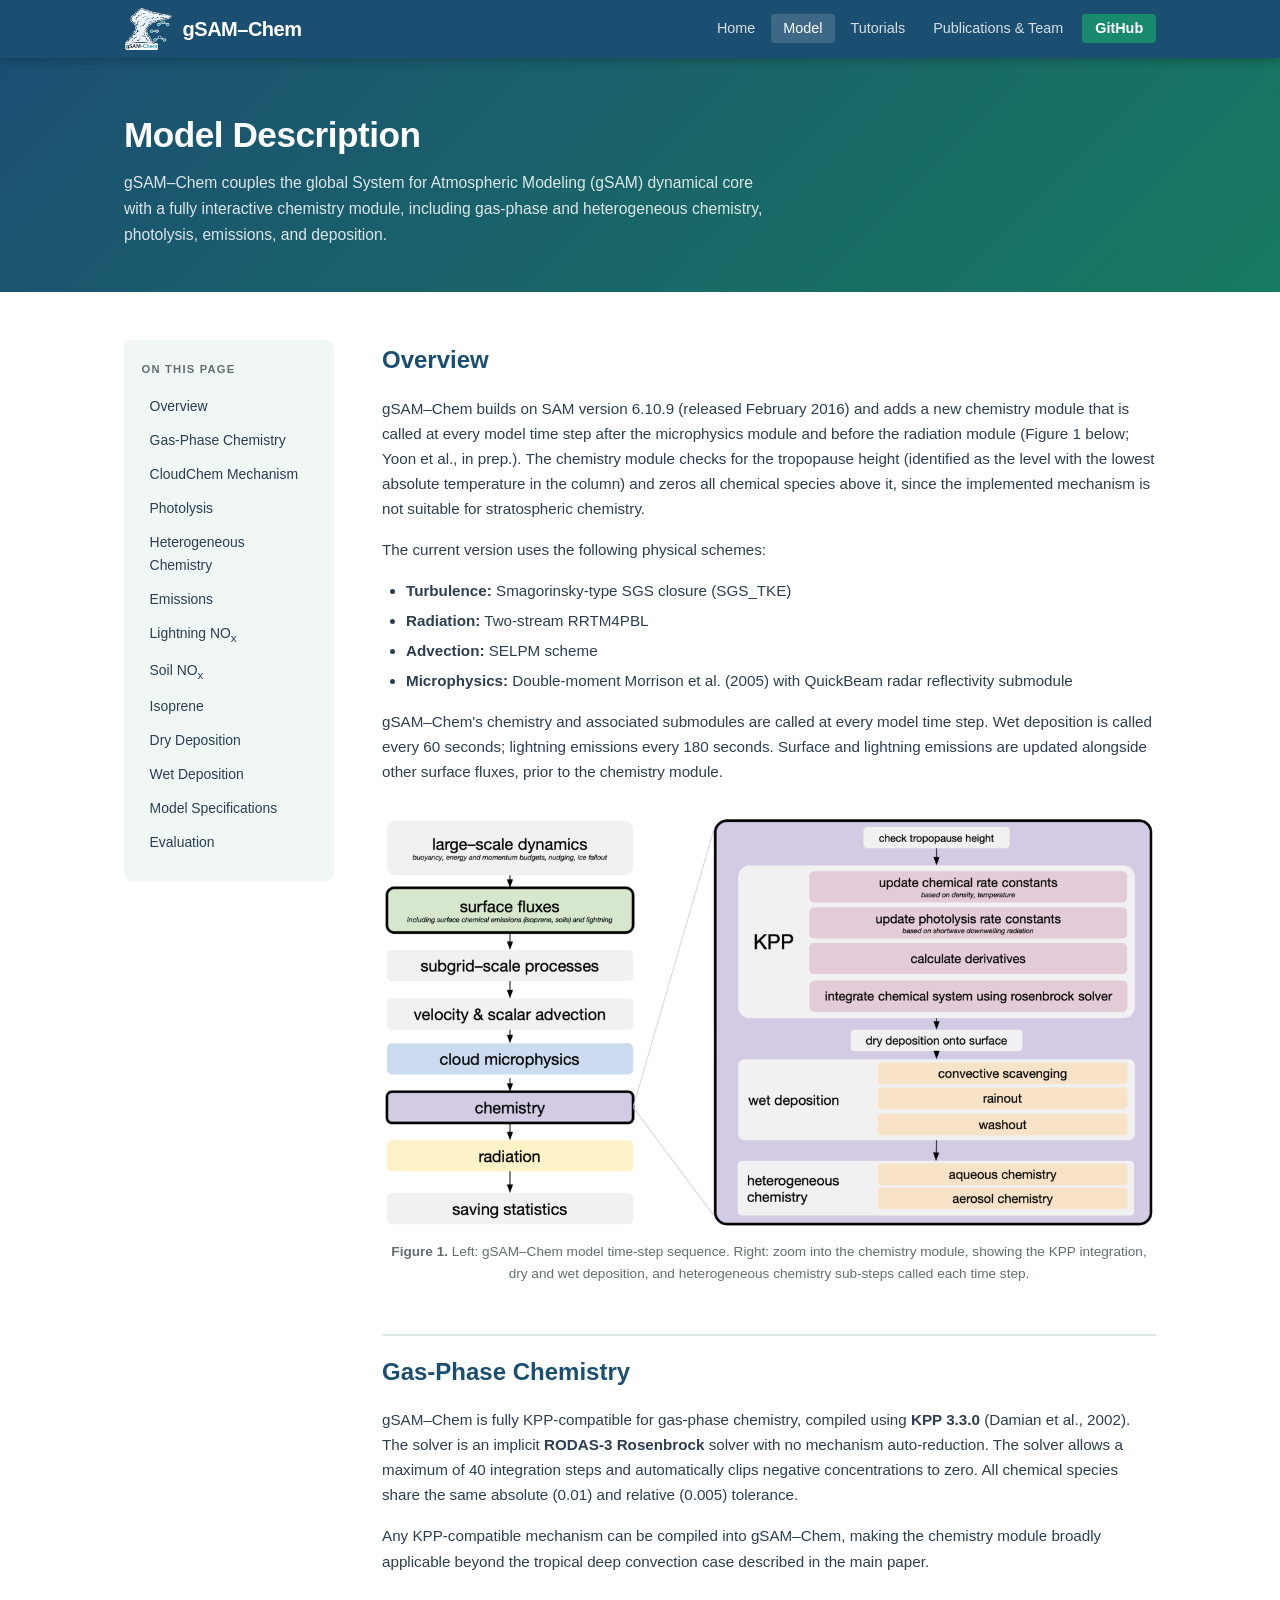
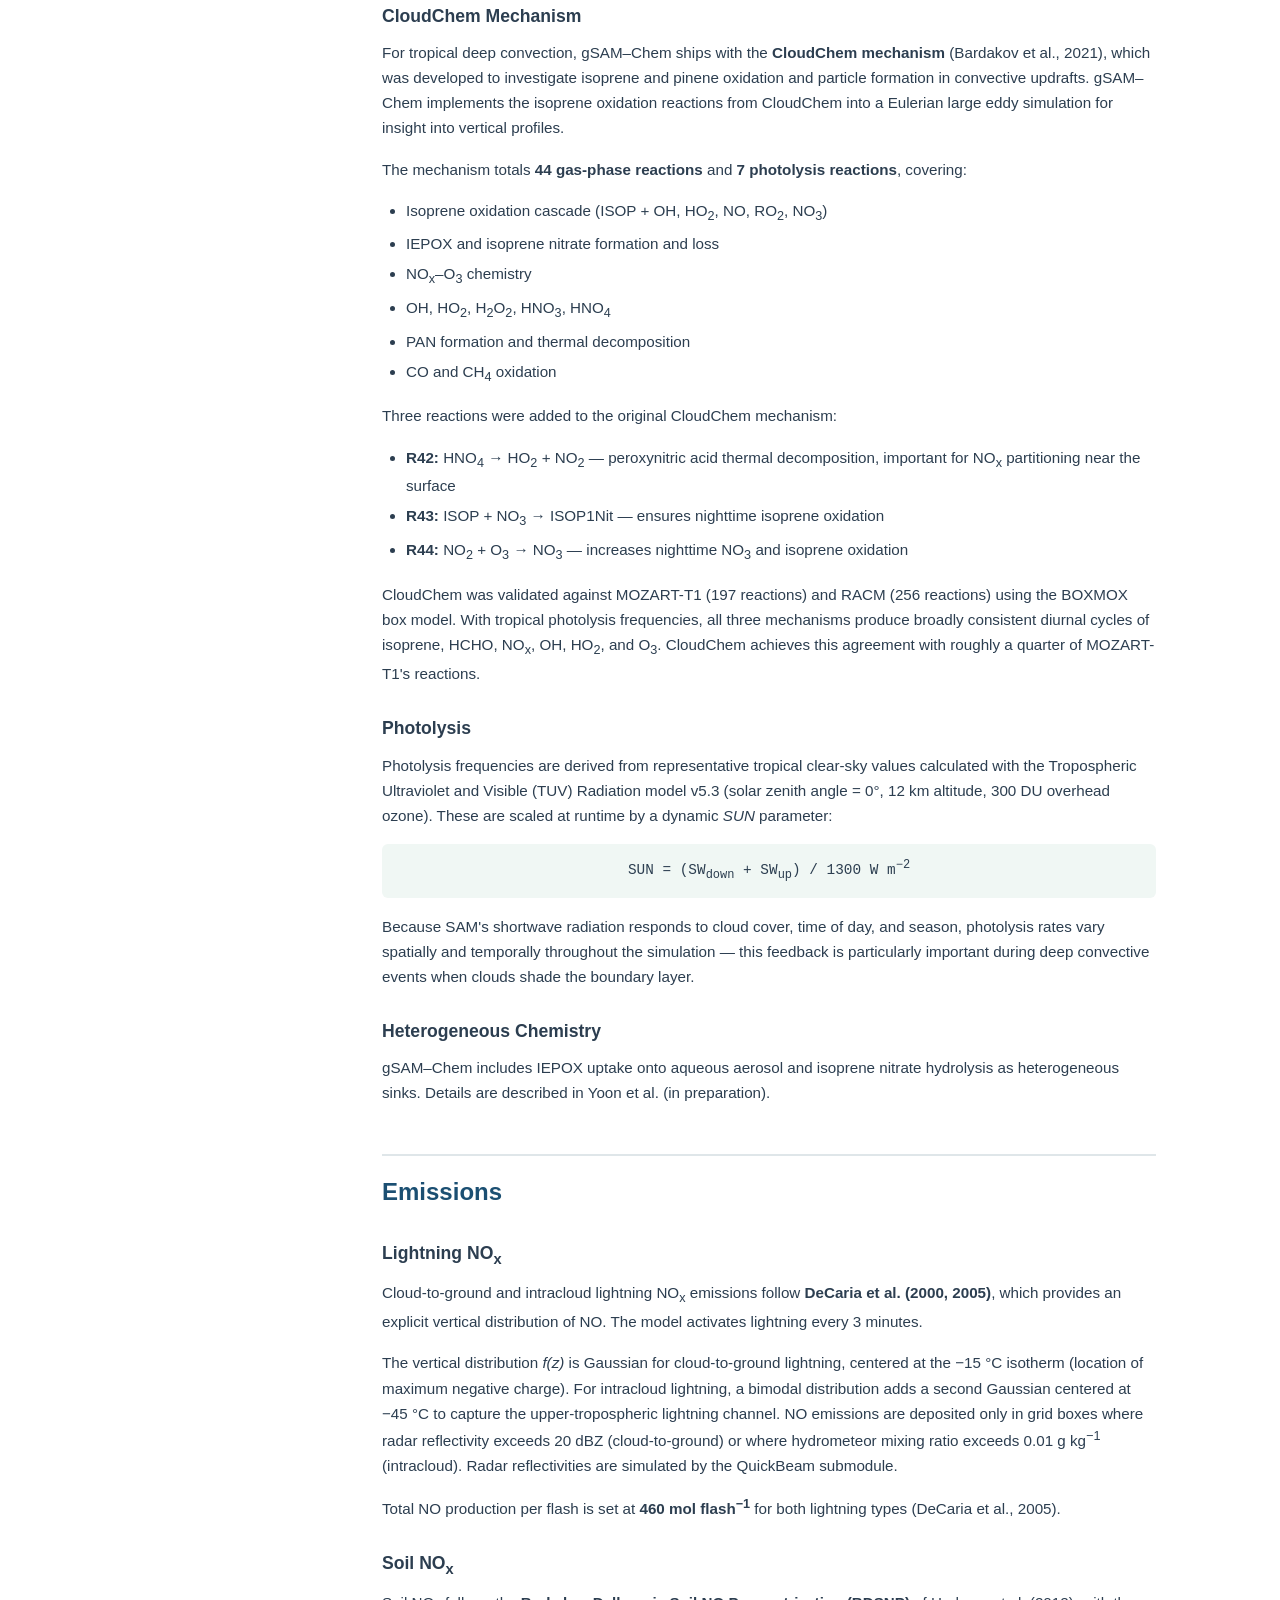
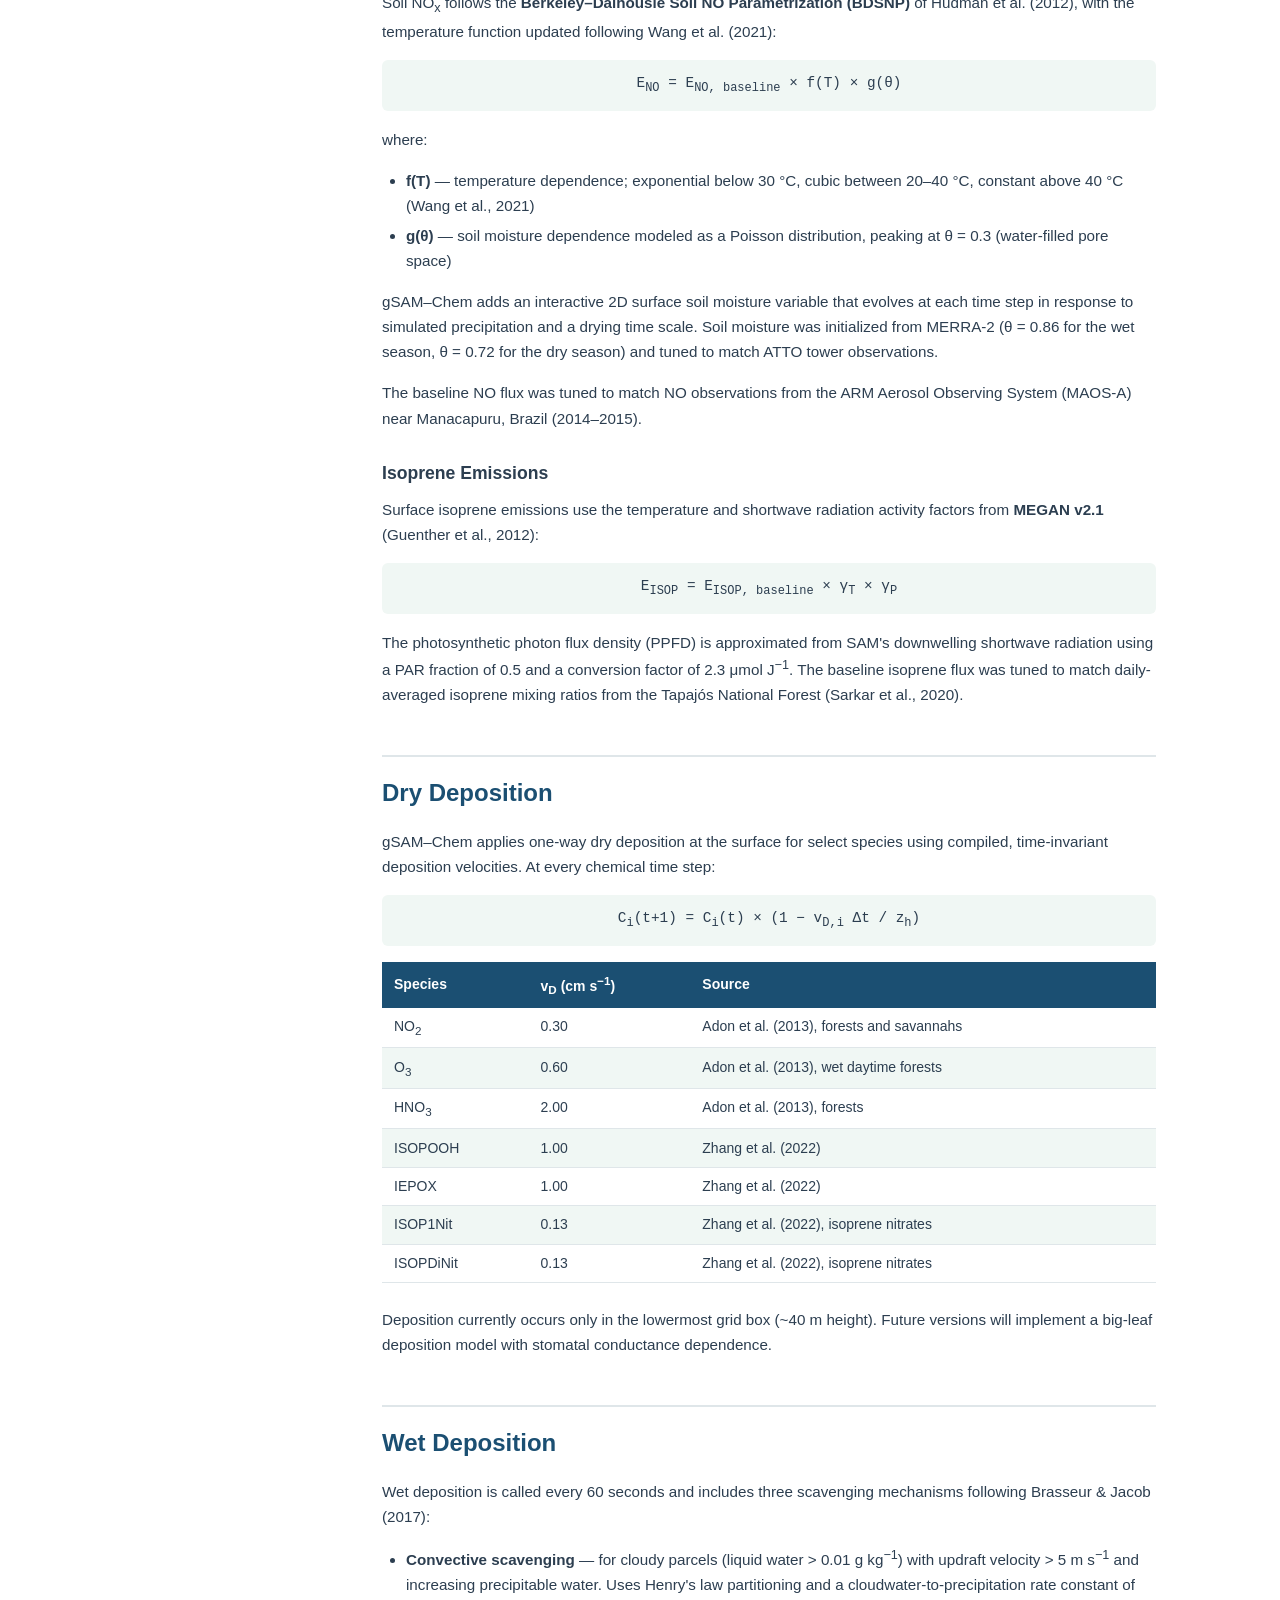
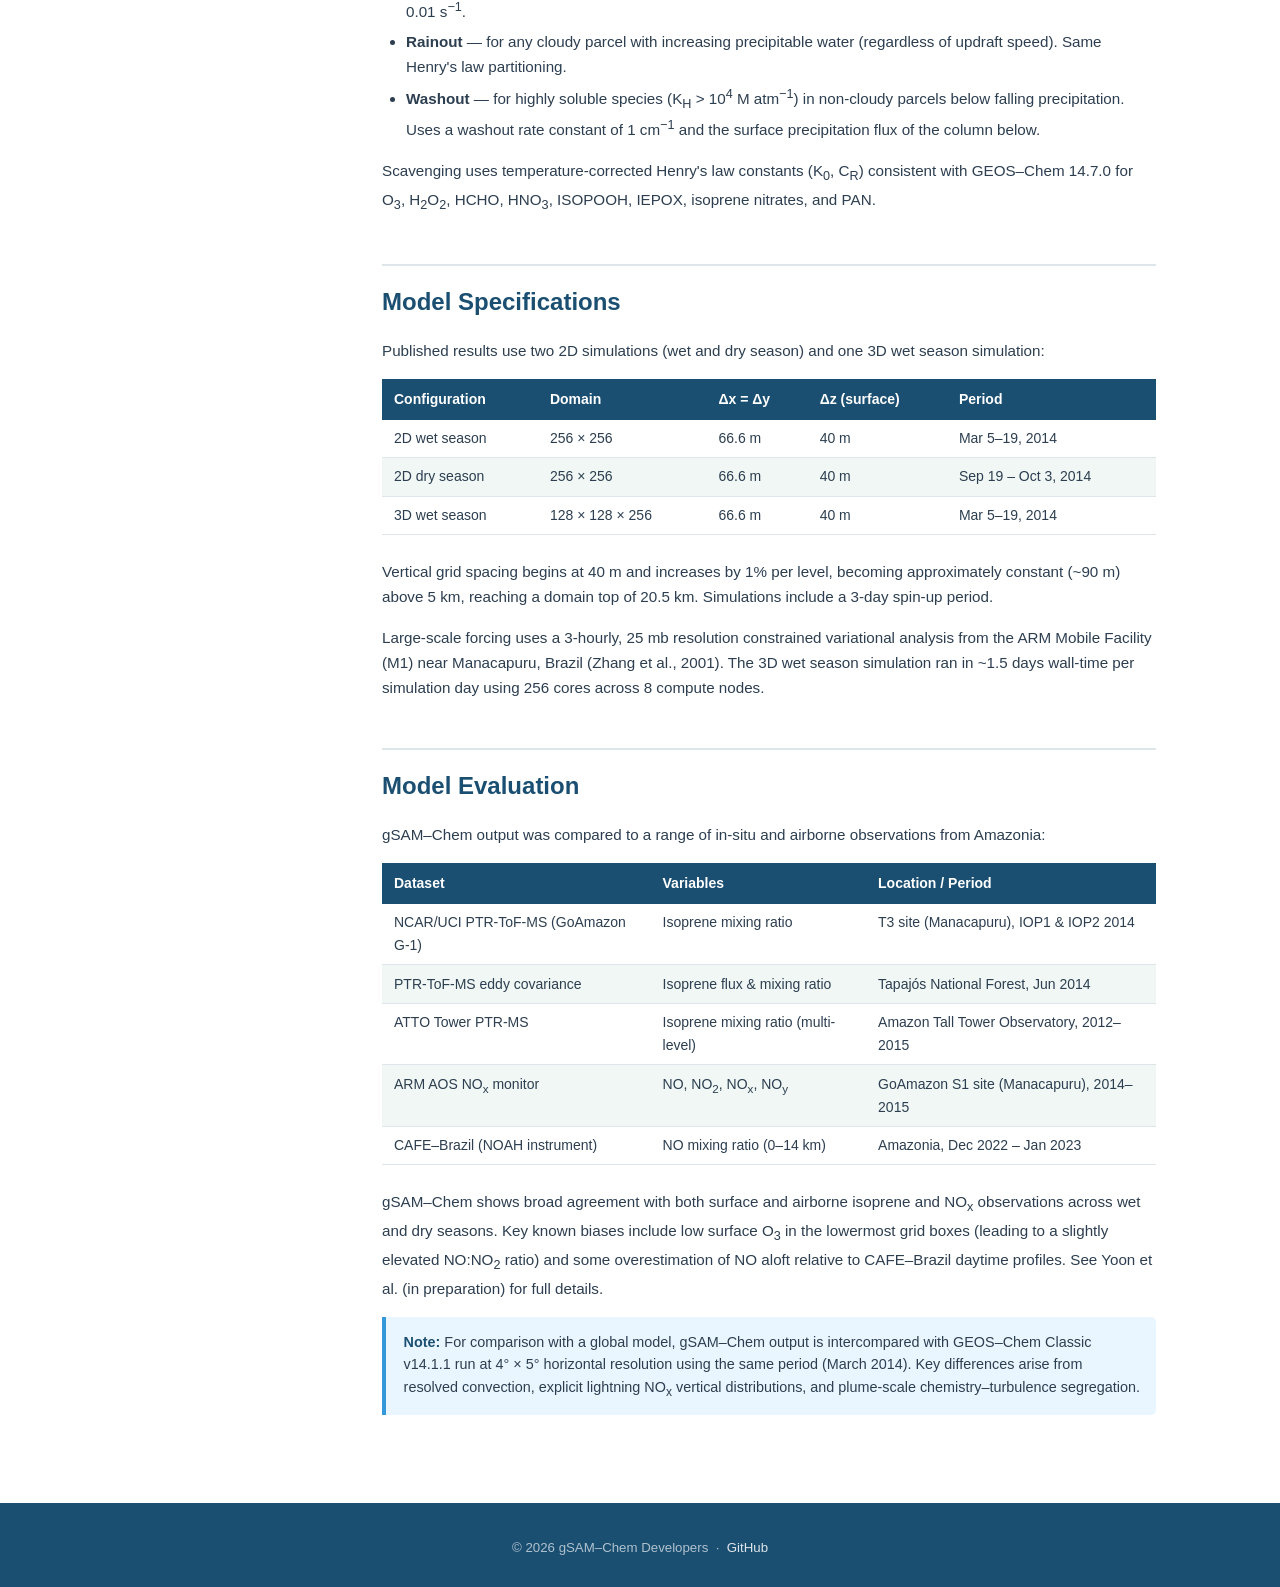
==== commit 2f18fdb5: "Updating website, A. Turner" ====
--- a/model.html
+++ b/model.html
@@ -33,7 +33,7 @@
   <div class="container">
     <h1>Model Description</h1>
     <p>
-      gSAM–Chem couples the System for Atmospheric Modeling (SAM) dynamical
+      gSAM–Chem couples the global System for Atmospheric Modeling (gSAM) dynamical
       core with a fully interactive chemistry module, including gas-phase and
       heterogeneous chemistry, photolysis, emissions, and deposition.
     </p>
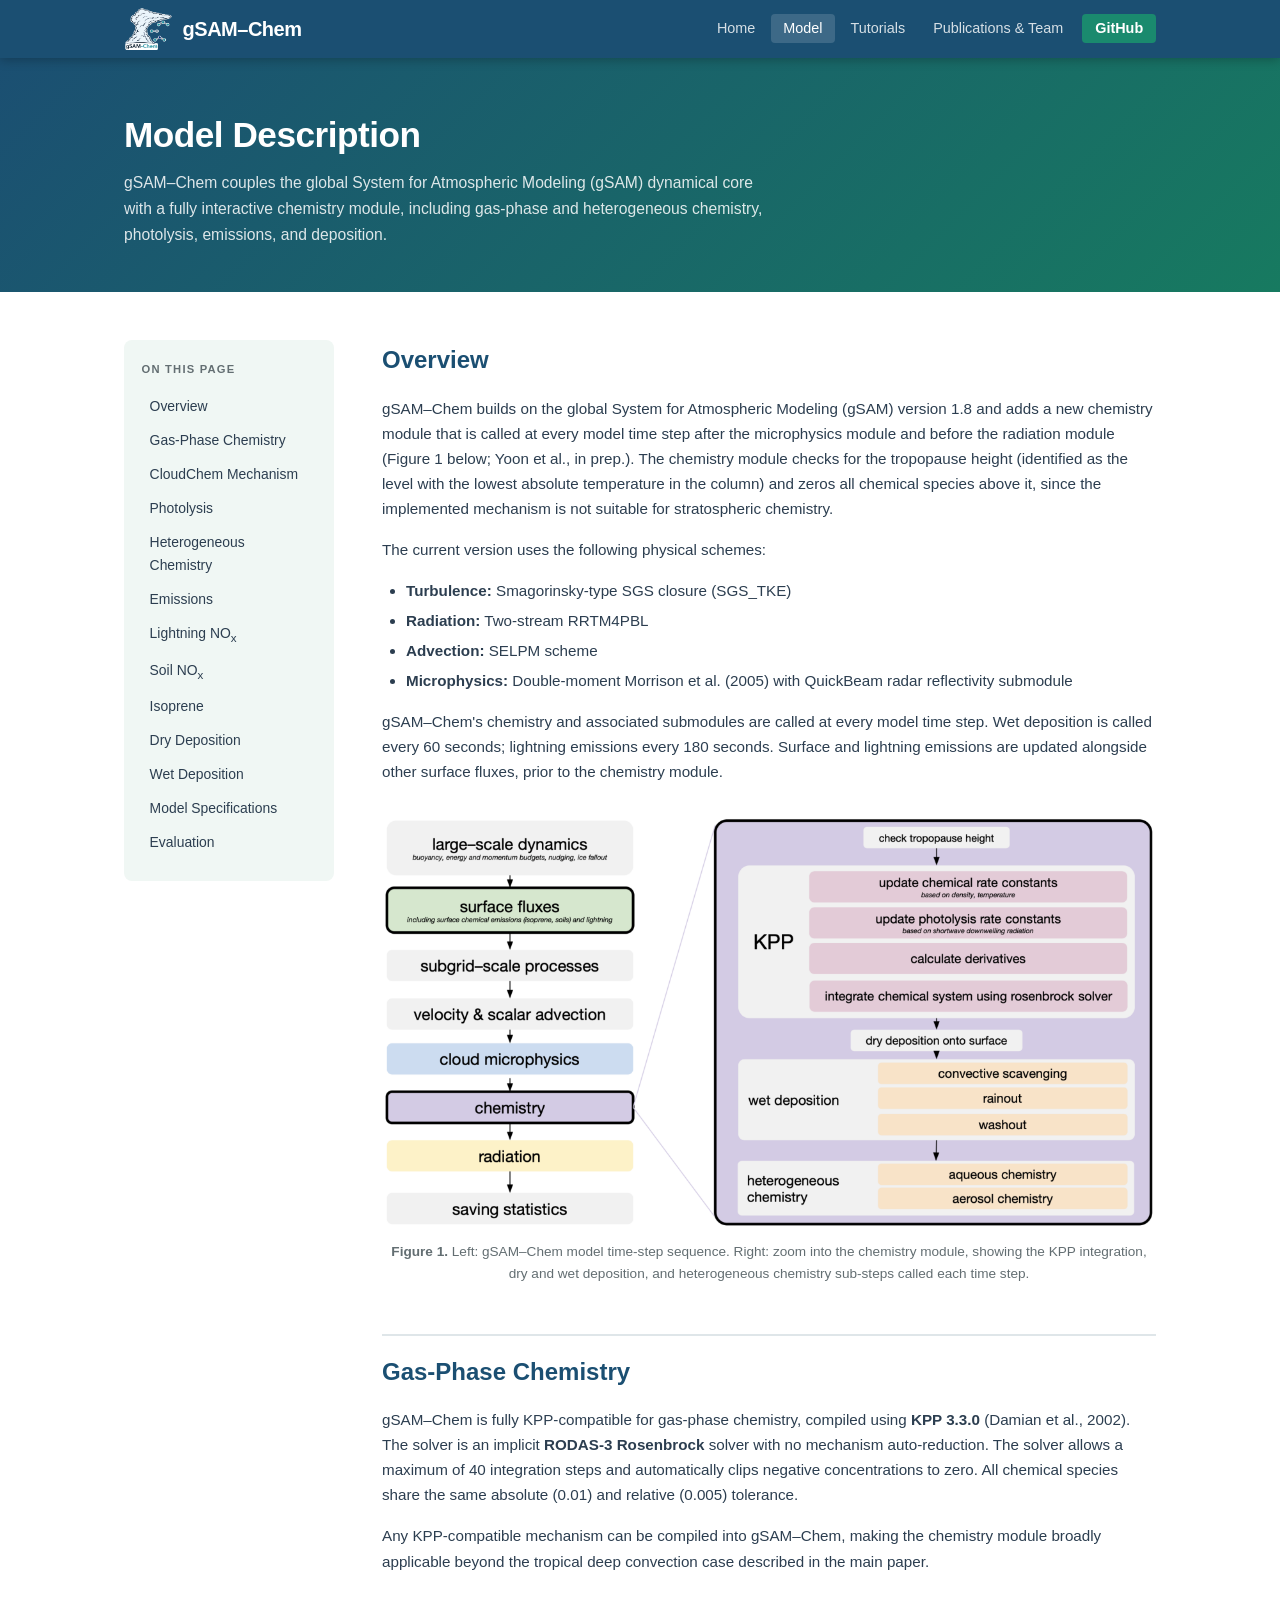
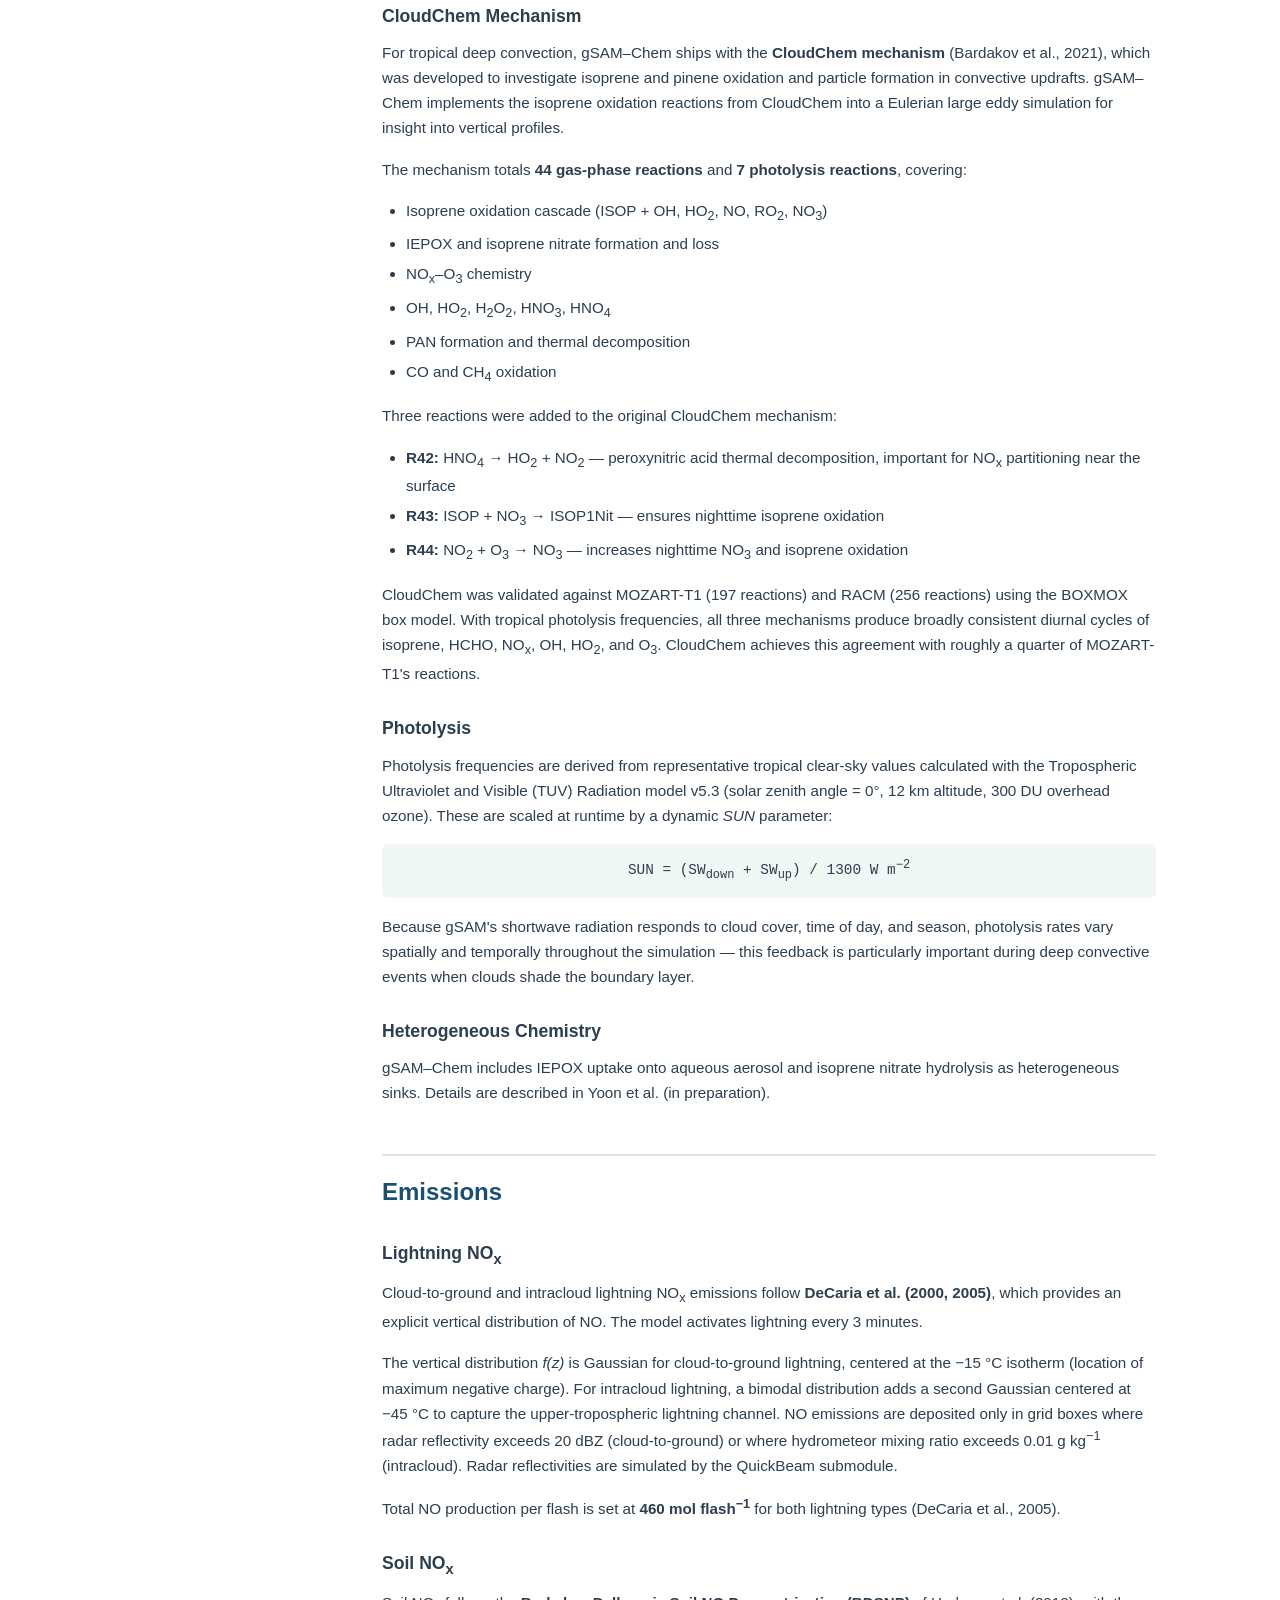
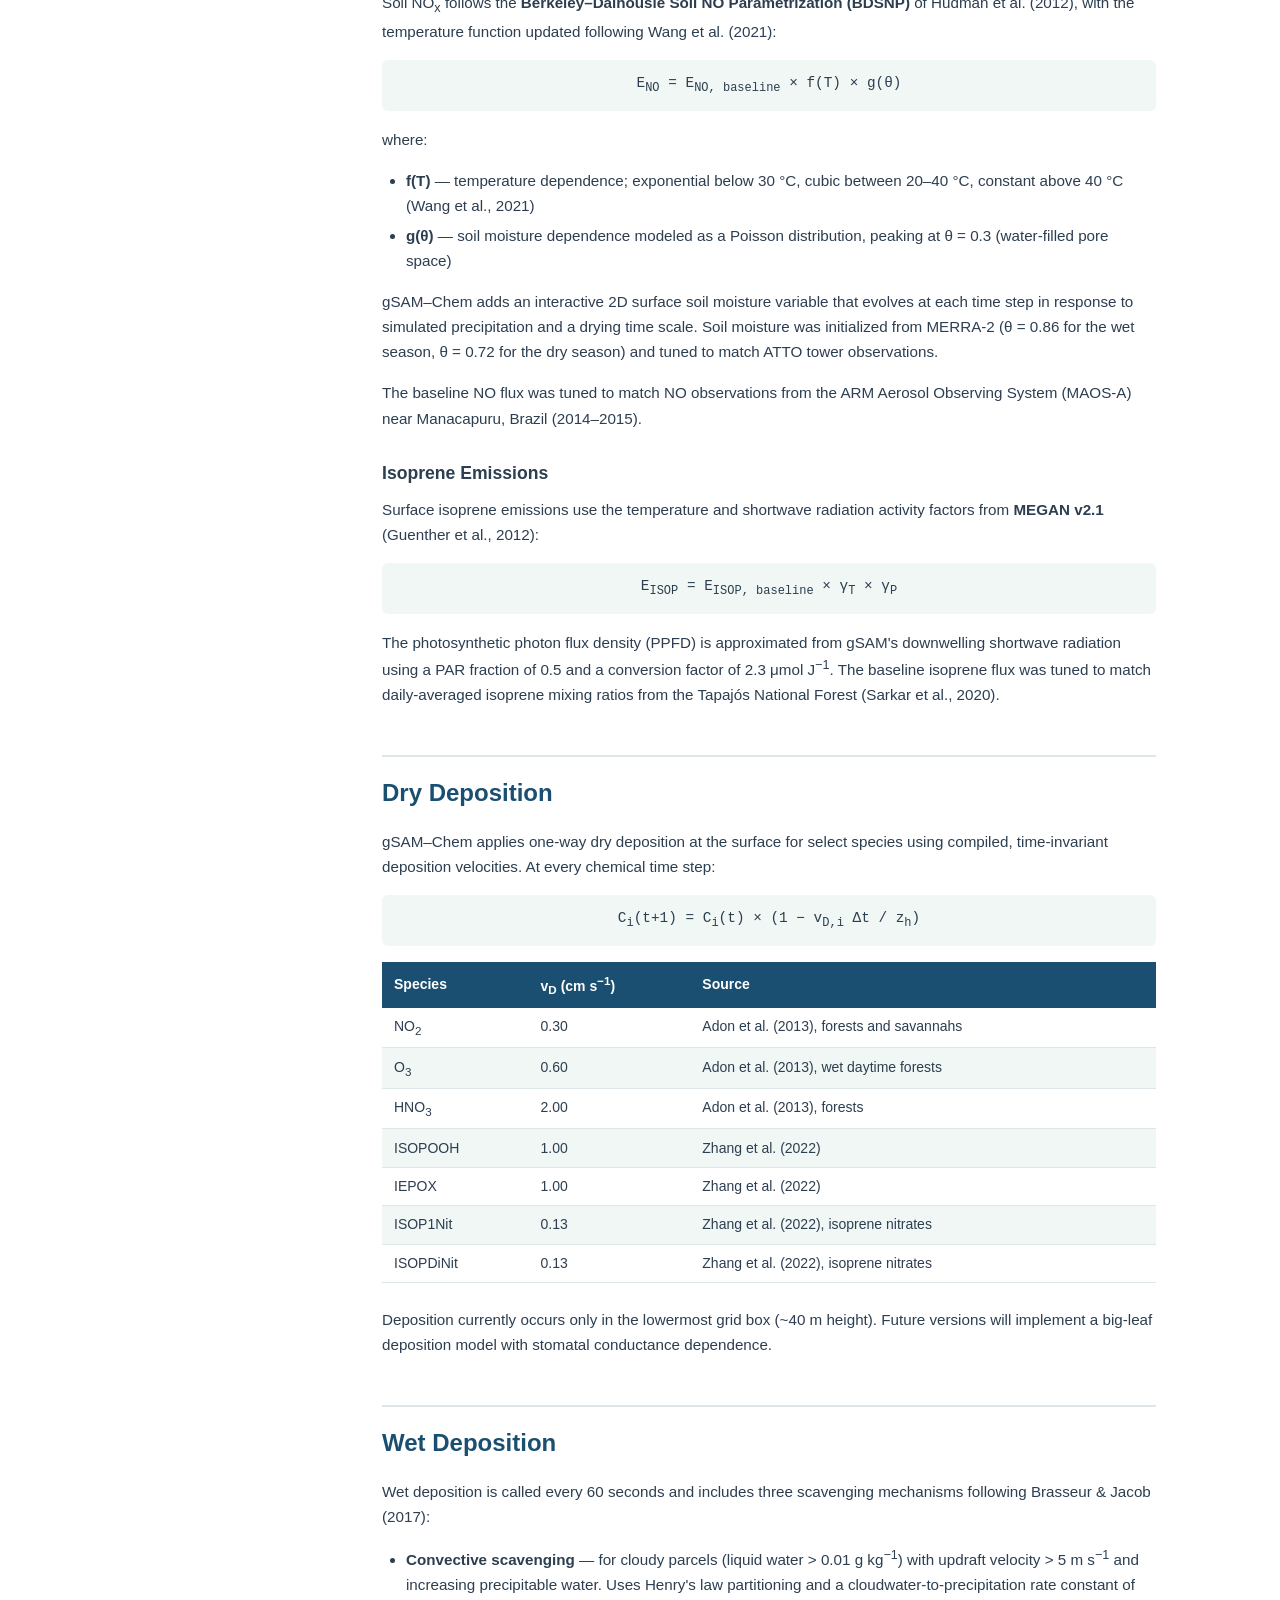
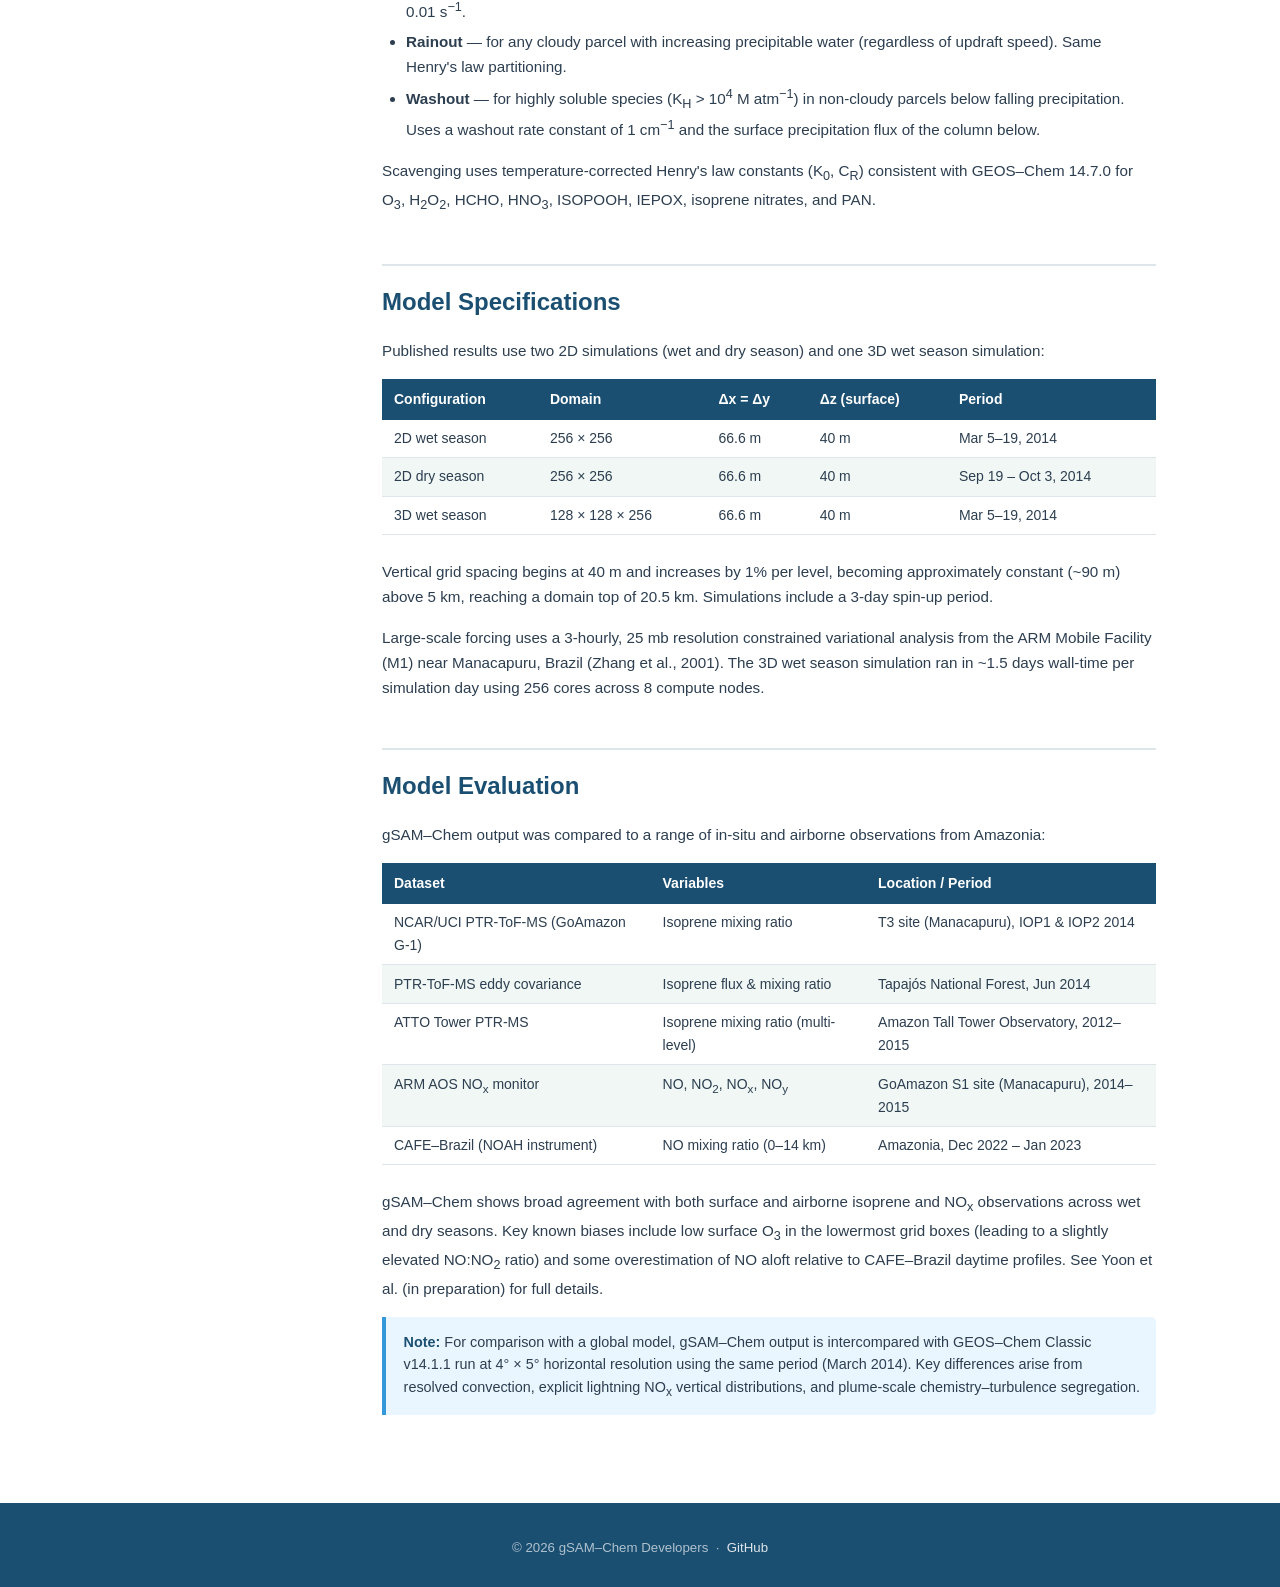
==== commit f5e5ade9: "Updating website, A. Turner" ====
--- a/model.html
+++ b/model.html
@@ -16,6 +16,9 @@
 <nav class="navbar">
   <div class="container nav-inner">
     <a class="brand" href="index.html" style="display:flex; align-items:center; gap:0.6rem;"><img src="images/Logo.png" alt="" style="height:44px; width:auto; display:block;"><span>gSAM–Chem</span></a>
+    <button class="hamburger" aria-label="Toggle navigation" aria-expanded="false">
+      <span></span><span></span><span></span>
+    </button>
     <ul class="nav-links">
       <li><a href="index.html">Home</a></li>
       <li><a href="model.html" class="active">Model</a></li>
@@ -74,8 +77,8 @@
         <h2 id="overview">Overview</h2>
 
         <p>
-          gSAM–Chem builds on SAM version 6.10.9 (released February 2016) and adds a
-          new chemistry module that is called at every model time step after the
+          gSAM–Chem builds on the global System for Atmospheric Modeling (gSAM) version 1.8
+          and adds a new chemistry module that is called at every model time step after the
           microphysics module and before the radiation module (Figure 1 below; Yoon et al.,
           in prep.). The chemistry module checks for the tropopause height (identified
           as the level with the lowest absolute temperature in the column) and zeros
@@ -182,7 +185,7 @@
         </p>
 
         <p>
-          Because SAM's shortwave radiation responds to cloud cover, time of day, and
+          Because gSAM's shortwave radiation responds to cloud cover, time of day, and
           season, photolysis rates vary spatially and temporally throughout the
           simulation — this feedback is particularly important during deep convective
           events when clouds shade the boundary layer.
@@ -268,7 +271,7 @@
 
         <p>
           The photosynthetic photon flux density (PPFD) is approximated from
-          SAM's downwelling shortwave radiation using a PAR fraction of 0.5
+          gSAM's downwelling shortwave radiation using a PAR fraction of 0.5
           and a conversion factor of 2.3 μmol J<sup>−1</sup>. The baseline
           isoprene flux was tuned to match daily-averaged isoprene mixing ratios
           from the Tapajós National Forest (Sarkar et al., 2020).
@@ -486,5 +489,23 @@
   </div>
 </footer>
 
+<script>
+(function () {
+  var btn = document.querySelector('.hamburger');
+  var nav = document.querySelector('.nav-links');
+  btn.addEventListener('click', function () {
+    var isOpen = nav.classList.toggle('open');
+    btn.classList.toggle('open');
+    btn.setAttribute('aria-expanded', isOpen);
+  });
+  nav.querySelectorAll('a').forEach(function (a) {
+    a.addEventListener('click', function () {
+      nav.classList.remove('open');
+      btn.classList.remove('open');
+      btn.setAttribute('aria-expanded', 'false');
+    });
+  });
+})();
+</script>
 </body>
 </html>
--- a/css/style.css
+++ b/css/style.css
@@ -1,5 +1,5 @@
 /* ============================================================
-   SAM-Chem website — shared stylesheet
+   gSAM-Chem website — shared stylesheet
    Edit the :root variables to change the color scheme.
    ============================================================ */
 
@@ -588,6 +588,32 @@
 footer a:hover { color: #fff; }
 
 /* ============================================================
+   HAMBURGER BUTTON (hidden on desktop)
+   ============================================================ */
+.hamburger {
+  display: none;
+  flex-direction: column;
+  justify-content: center;
+  gap: 5px;
+  cursor: pointer;
+  padding: 6px;
+  background: none;
+  border: none;
+  border-radius: 4px;
+}
+.hamburger span {
+  display: block;
+  width: 22px;
+  height: 2px;
+  background: #fff;
+  border-radius: 2px;
+  transition: transform 0.2s ease, opacity 0.15s ease;
+}
+.hamburger.open span:nth-child(1) { transform: translateY(7px) rotate(45deg); }
+.hamburger.open span:nth-child(2) { opacity: 0; }
+.hamburger.open span:nth-child(3) { transform: translateY(-7px) rotate(-45deg); }
+
+/* ============================================================
    RESPONSIVE
    ============================================================ */
 @media (max-width: 800px) {
@@ -595,9 +621,59 @@
   .content-sidebar { display: none; }
 }
 
+@media (max-width: 768px) {
+  /* Show hamburger, collapse inline nav into a dropdown */
+  .hamburger { display: flex; }
+
+  .nav-links {
+    display: none;
+    position: absolute;
+    top: 58px;
+    left: 0;
+    right: 0;
+    flex-direction: column;
+    background: var(--primary);
+    padding: 0.5rem 0 0.75rem;
+    box-shadow: 0 6px 16px rgba(0,0,0,0.3);
+    z-index: 199;
+    gap: 0;
+  }
+  .nav-links.open { display: flex; }
+
+  .nav-links li { width: 100%; }
+  .nav-links a {
+    padding: 0.7rem 1.5rem;
+    border-radius: 0;
+    font-size: 0.95rem;
+  }
+  .btn-github {
+    display: block;
+    margin: 0.5rem 1.5rem 0 !important;
+    border-radius: 5px !important;
+    text-align: center;
+  }
+}
+
 @media (max-width: 640px) {
+  .hero { padding: 3.5rem 0 3rem; }
   .hero h1 { font-size: 2.3rem; }
-  .nav-links li:not(:last-child):not(:nth-last-child(2)) { display: none; }
   .specs-grid { grid-template-columns: repeat(2, 1fr); }
   .team-grid  { grid-template-columns: repeat(2, 1fr); }
-}
+
+  /* Scrollable tables on narrow screens */
+  .content-main table {
+    display: block;
+    overflow-x: auto;
+    -webkit-overflow-scrolling: touch;
+  }
+  .content-main td,
+  .content-main th {
+    min-width: 100px;
+  }
+
+  /* Slightly smaller code blocks */
+  .content-main pre {
+    font-size: 0.78rem;
+    padding: 1rem;
+  }
+}
